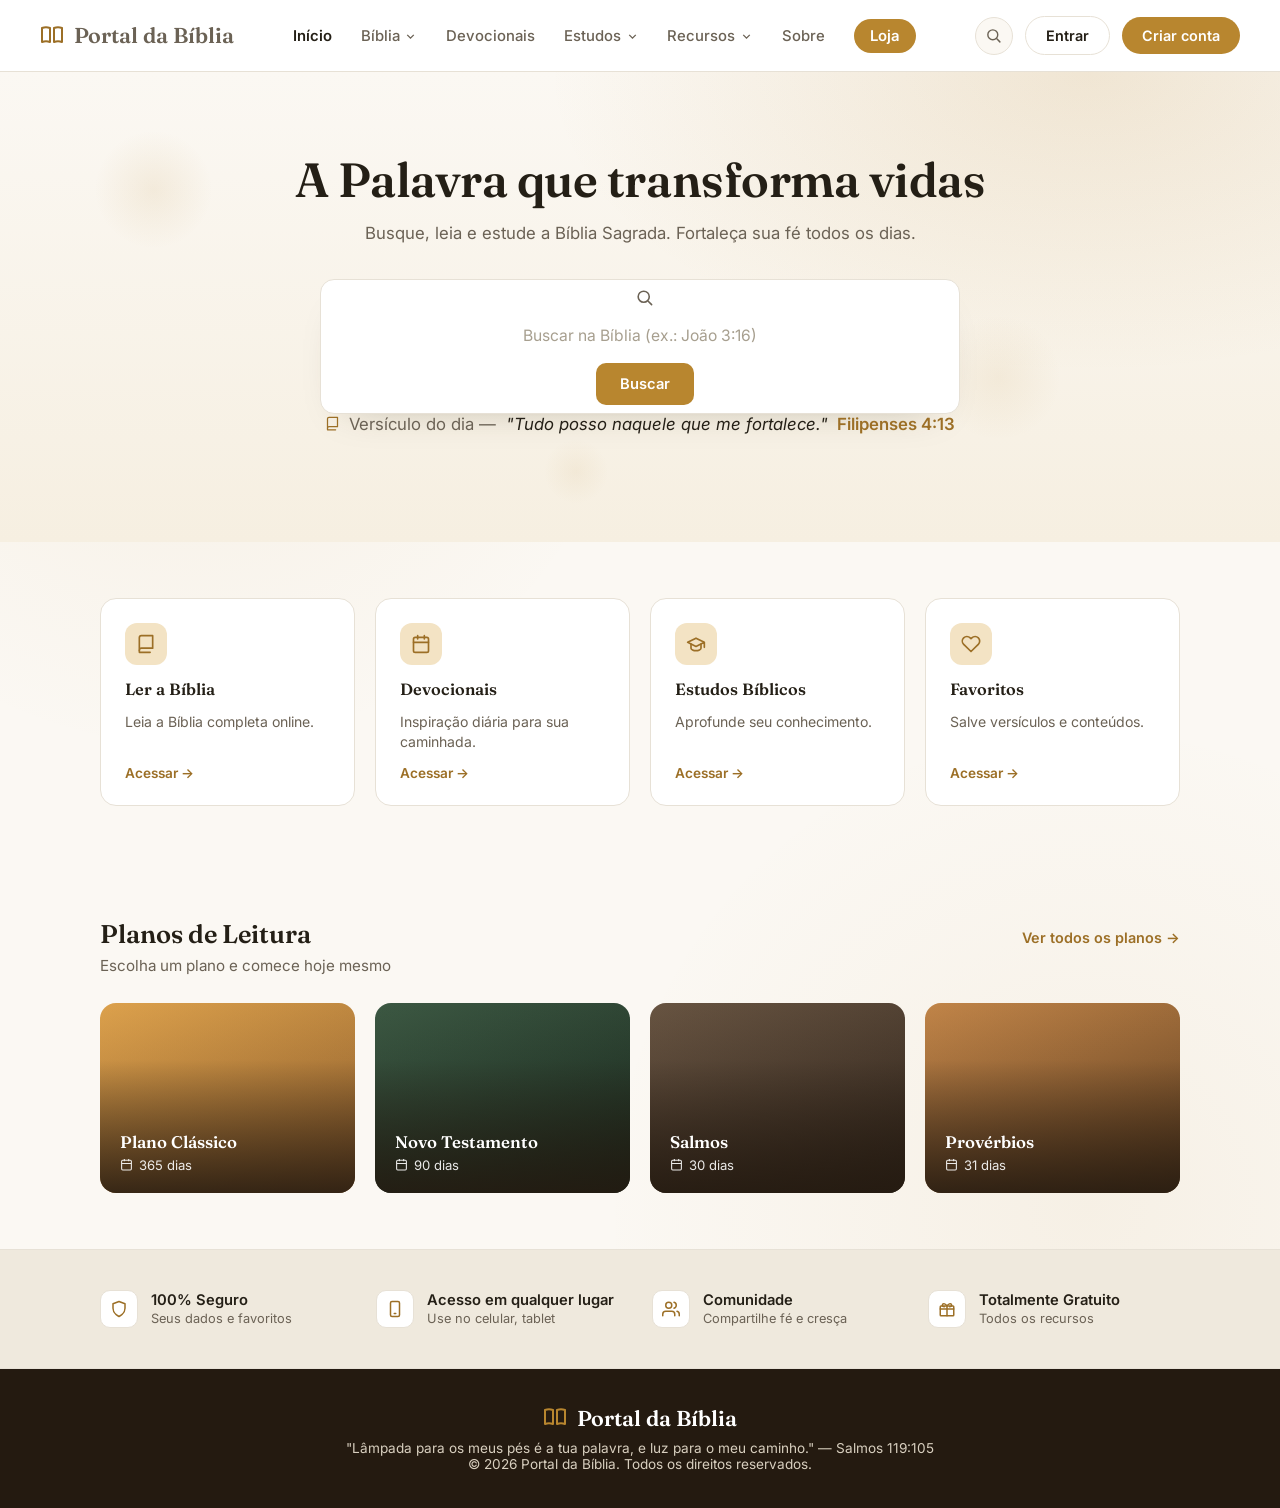
==== index.html @ 43b3f660 "Add files via upload" ====
<!DOCTYPE html>
<html lang="pt-BR">
<head>
<meta charset="UTF-8">
<meta name="viewport" content="width=device-width, initial-scale=1.0">
<title>Portal da Bíblia — A Palavra que transforma vidas</title>
<link rel="preconnect" href="https://fonts.googleapis.com">
<link href="https://fonts.googleapis.com/css2?family=Fraunces:opsz,wght@9..144,500;9..144,600&family=Inter:wght@400;500;600&display=swap" rel="stylesheet">
<link rel="stylesheet" href="style.css">
</head>
<body>

<!-- ===== HEADER ===== -->
<header class="site-header">
  <a href="index.html" class="brand">
    <svg viewBox="0 0 24 24" fill="none" stroke="currentColor" stroke-width="2" stroke-linecap="round" stroke-linejoin="round"><path d="M2 4c2.5-1 5.5-1 8 0v14c-2.5-1-5.5-1-8 0V4Z"/><path d="M22 4c-2.5-1-5.5-1-8 0v14c2.5-1 5.5-1 8 0V4Z"/></svg>
    Portal da Bíblia
  </a>

  <nav class="main-nav">
    <a href="index.html" class="active">Início</a>
    <a href="#">Bíblia
      <svg viewBox="0 0 24 24" fill="none" stroke="currentColor" stroke-width="2.5"><path d="M6 9l6 6 6-6"/></svg>
    </a>
    <a href="#">Devocionais</a>
    <a href="#">Estudos
      <svg viewBox="0 0 24 24" fill="none" stroke="currentColor" stroke-width="2.5"><path d="M6 9l6 6 6-6"/></svg>
    </a>
    <a href="#">Recursos
      <svg viewBox="0 0 24 24" fill="none" stroke="currentColor" stroke-width="2.5"><path d="M6 9l6 6 6-6"/></svg>
    </a>
    <a href="#">Sobre</a>
    <a href="#">Loja</a>
  </nav>

  <div class="header-actions">
    <button class="icon-circle" aria-label="Buscar">
      <svg viewBox="0 0 24 24" fill="none" stroke="currentColor" stroke-width="2" stroke-linecap="round" stroke-linejoin="round"><circle cx="11" cy="11" r="7"/><path d="m21 21-4.3-4.3"/></svg>
    </button>
    <a href="login.html" class="btn-outline">Entrar</a>
    <a href="cadastro.html" class="btn-solid">Criar conta</a>
  </div>
</header>

<!-- ===== HERO / BUSCA ===== -->
<section class="hero">
  <div class="hero-inner">
    <h1>A Palavra que transforma vidas</h1>
    <p>Busque, leia e estude a Bíblia Sagrada. Fortaleça sua fé todos os dias.</p>

    <form class="search-bar">
      <svg viewBox="0 0 24 24" fill="none" stroke="currentColor" stroke-width="2" stroke-linecap="round" stroke-linejoin="round"><circle cx="11" cy="11" r="7"/><path d="m21 21-4.3-4.3"/></svg>
      <input type="text" placeholder="Buscar na Bíblia (ex.: João 3:16)">
      <button type="submit">Buscar</button>
    </form>

    <p class="verse-of-day">
      <svg viewBox="0 0 24 24" fill="none" stroke="currentColor" stroke-width="2" stroke-linecap="round" stroke-linejoin="round"><path d="M4 19.5A2.5 2.5 0 0 1 6.5 17H20V2H6.5A2.5 2.5 0 0 0 4 4.5v15Z"/><path d="M4 19.5V22h13"/></svg>
      Versículo do dia — <em>"Tudo posso naquele que me fortalece."</em> <strong>Filipenses 4:13</strong>
    </p>
  </div>
</section>

<!-- ===== AÇÕES RÁPIDAS ===== -->
<section class="section">
  <div class="quick-grid">

    <a href="#" class="quick-card">
      <div class="icon">
        <svg viewBox="0 0 24 24" fill="none" stroke="currentColor" stroke-width="2" stroke-linecap="round" stroke-linejoin="round"><path d="M4 19.5A2.5 2.5 0 0 1 6.5 17H20V2H6.5A2.5 2.5 0 0 0 4 4.5v15Z"/><path d="M4 19.5V22h13"/></svg>
      </div>
      <h3>Ler a Bíblia</h3>
      <p>Leia a Bíblia completa online.</p>
      <span class="arrow">Acessar →</span>
    </a>

    <a href="#" class="quick-card">
      <div class="icon">
        <svg viewBox="0 0 24 24" fill="none" stroke="currentColor" stroke-width="2" stroke-linecap="round" stroke-linejoin="round"><rect x="3" y="4" width="18" height="18" rx="2"/><path d="M16 2v4M8 2v4M3 10h18"/></svg>
      </div>
      <h3>Devocionais</h3>
      <p>Inspiração diária para sua caminhada.</p>
      <span class="arrow">Acessar →</span>
    </a>

    <a href="#" class="quick-card">
      <div class="icon">
        <svg viewBox="0 0 24 24" fill="none" stroke="currentColor" stroke-width="2" stroke-linecap="round" stroke-linejoin="round"><path d="M22 10v6M2 10l10-5 10 5-10 5-10-5Z"/><path d="M6 12v5c0 1.5 3 3 6 3s6-1.5 6-3v-5"/></svg>
      </div>
      <h3>Estudos Bíblicos</h3>
      <p>Aprofunde seu conhecimento.</p>
      <span class="arrow">Acessar →</span>
    </a>

    <a href="#" class="quick-card">
      <div class="icon">
        <svg viewBox="0 0 24 24" fill="none" stroke="currentColor" stroke-width="2" stroke-linecap="round" stroke-linejoin="round"><path d="M20.8 4.6a5.5 5.5 0 0 0-7.8 0L12 5.6l-1-1a5.5 5.5 0 0 0-7.8 7.8l1 1L12 21l7.8-7.6 1-1a5.5 5.5 0 0 0 0-7.8Z"/></svg>
      </div>
      <h3>Favoritos</h3>
      <p>Salve versículos e conteúdos.</p>
      <span class="arrow">Acessar →</span>
    </a>

  </div>
</section>

<!-- ===== PLANOS DE LEITURA ===== -->
<section class="section">
  <div class="section-head">
    <div>
      <h2>Planos de Leitura</h2>
      <p>Escolha um plano e comece hoje mesmo</p>
    </div>
    <a href="#" class="see-all">Ver todos os planos →</a>
  </div>

  <div class="plans-grid">
    <a href="#" class="plan-card p1">
      <div>
        <h4>Plano Clássico</h4>
        <span>
          <svg viewBox="0 0 24 24" fill="none" stroke="currentColor" stroke-width="2"><rect x="3" y="4" width="18" height="18" rx="2"/><path d="M16 2v4M8 2v4M3 10h18"/></svg>
          365 dias
        </span>
      </div>
    </a>
    <a href="#" class="plan-card p2">
      <div>
        <h4>Novo Testamento</h4>
        <span>
          <svg viewBox="0 0 24 24" fill="none" stroke="currentColor" stroke-width="2"><rect x="3" y="4" width="18" height="18" rx="2"/><path d="M16 2v4M8 2v4M3 10h18"/></svg>
          90 dias
        </span>
      </div>
    </a>
    <a href="#" class="plan-card p3">
      <div>
        <h4>Salmos</h4>
        <span>
          <svg viewBox="0 0 24 24" fill="none" stroke="currentColor" stroke-width="2"><rect x="3" y="4" width="18" height="18" rx="2"/><path d="M16 2v4M8 2v4M3 10h18"/></svg>
          30 dias
        </span>
      </div>
    </a>
    <a href="#" class="plan-card p4">
      <div>
        <h4>Provérbios</h4>
        <span>
          <svg viewBox="0 0 24 24" fill="none" stroke="currentColor" stroke-width="2"><rect x="3" y="4" width="18" height="18" rx="2"/><path d="M16 2v4M8 2v4M3 10h18"/></svg>
          31 dias
        </span>
      </div>
    </a>
  </div>
</section>

<!-- ===== FAIXA DE BENEFÍCIOS ===== -->
<section class="feature-strip">
  <div class="section">

    <div class="feature-item">
      <div class="icon">
        <svg viewBox="0 0 24 24" fill="none" stroke="currentColor" stroke-width="2" stroke-linecap="round" stroke-linejoin="round"><path d="M12 22s8-4 8-11V5l-8-3-8 3v6c0 7 8 11 8 11Z"/></svg>
      </div>
      <div>
        <h5>100% Seguro</h5>
        <p>Seus dados e favoritos</p>
      </div>
    </div>

    <div class="feature-item">
      <div class="icon">
        <svg viewBox="0 0 24 24" fill="none" stroke="currentColor" stroke-width="2" stroke-linecap="round" stroke-linejoin="round"><rect x="6" y="2" width="12" height="20" rx="2"/><path d="M11 18h2"/></svg>
      </div>
      <div>
        <h5>Acesso em qualquer lugar</h5>
        <p>Use no celular, tablet</p>
      </div>
    </div>

    <div class="feature-item">
      <div class="icon">
        <svg viewBox="0 0 24 24" fill="none" stroke="currentColor" stroke-width="2" stroke-linecap="round" stroke-linejoin="round"><path d="M17 21v-2a4 4 0 0 0-4-4H5a4 4 0 0 0-4 4v2"/><circle cx="9" cy="7" r="4"/><path d="M23 21v-2a4 4 0 0 0-3-3.87M16 3.13a4 4 0 0 1 0 7.75"/></svg>
      </div>
      <div>
        <h5>Comunidade</h5>
        <p>Compartilhe fé e cresça</p>
      </div>
    </div>

    <div class="feature-item">
      <div class="icon">
        <svg viewBox="0 0 24 24" fill="none" stroke="currentColor" stroke-width="2" stroke-linecap="round" stroke-linejoin="round"><rect x="3" y="8" width="18" height="13" rx="1"/><path d="M12 8v13M3 12h18M12 8c-1.5-3-5-4-6-2s1 3 2.5 3M12 8c1.5-3 5-4 6-2s-1 3-2.5 3"/></svg>
      </div>
      <div>
        <h5>Totalmente Gratuito</h5>
        <p>Todos os recursos</p>
      </div>
    </div>

  </div>
</section>

<!-- ===== FOOTER ===== -->
<footer class="site-footer">
  <div class="brand">
    <svg viewBox="0 0 24 24" fill="none" stroke="currentColor" stroke-width="2" stroke-linecap="round" stroke-linejoin="round"><path d="M2 4c2.5-1 5.5-1 8 0v14c-2.5-1-5.5-1-8 0V4Z"/><path d="M22 4c-2.5-1-5.5-1-8 0v14c2.5-1 5.5-1 8 0V4Z"/></svg>
    Portal da Bíblia
  </div>
  <p>"Lâmpada para os meus pés é a tua palavra, e luz para o meu caminho." — Salmos 119:105</p>
  <p>&copy; 2026 Portal da Bíblia. Todos os direitos reservados.</p>
</footer>

</body>
</html>
---- style.css ----
:root{
  --gold: #b8862f;
  --gold-dark: #9c6f26;
  --cream: #fbf8f3;
  --card: #ffffff;
  --ink: #2a241c;
  --ink-soft: #6b6255;
  --border: #e7e1d6;
  --border-soft: #efe9dd;
}

*{box-sizing:border-box;}
body{margin:0;}

body{
  font-family:'Inter', sans-serif;
  background:var(--cream);
  color:var(--ink);
  -webkit-font-smoothing:antialiased;
}

a{ text-decoration:none; color:inherit; }

/* ---------- HEADER ---------- */
header{
  display:flex;
  align-items:center;
  justify-content:center;
  gap:2.25rem;
  flex-wrap:wrap;
  padding:1.1rem 1.5rem;
  background:var(--card);
  border-bottom:1px solid var(--border);
  font-size:0.95rem;
  font-weight:500;
  color:var(--ink-soft);
}

header a{
  position:relative;
  transition:color .2s ease;
  white-space:nowrap;
}

header a:hover{ color:var(--ink); }

header a::after{
  content:"";
  position:absolute;
  left:0; right:0; bottom:-6px;
  height:2px;
  background:var(--gold);
  transform:scaleX(0);
  transform-origin:center;
  transition:transform .2s ease;
}

header a:hover::after{ transform:scaleX(1); }

header a[href="#"]:last-child{
  background:var(--gold);
  color:#fff;
  padding:0.5rem 1rem;
  border-radius:999px;
  font-weight:600;
}

header a[href="#"]:last-child:hover{ color:#fff; background:var(--gold-dark); }
header a[href="#"]:last-child::after{ display:none; }

/* ---------- PAGE / CARD ---------- */
main{
  display:flex;
  justify-content:center;
  padding:3rem 1.25rem 5rem;
}

.auth-card{
  width:100%;
  max-width:560px;
  background:var(--card);
  border:1px solid var(--border);
  border-radius:22px;
  padding:2.5rem 2.5rem 2.25rem;
  box-shadow:0 20px 45px -25px rgba(60,45,15,.25);
}

.card-head{
  display:flex;
  align-items:center;
  gap:1rem;
  margin-bottom:1.75rem;
}

.card-head .icon{
  width:52px; height:52px;
  border-radius:50%;
  background:#f3e3c4;
  display:flex; align-items:center; justify-content:center;
  flex-shrink:0;
}

.card-head .icon svg{ width:24px; height:24px; stroke:var(--gold-dark); }

.card-head h1{
  font-family:'Fraunces', serif;
  font-size:1.9rem;
  font-weight:600;
  margin:0 0 0.15rem;
  letter-spacing:-0.01em;
}

.card-head p{
  margin:0;
  font-size:0.92rem;
  color:var(--ink-soft);
}

form{ display:flex; flex-direction:column; gap:1.25rem; }

.row{
  display:grid;
  grid-template-columns:1fr 1fr;
  gap:1.25rem;
}

.field label{
  display:block;
  font-size:0.9rem;
  font-weight:600;
  margin-bottom:0.5rem;
}

.field label .optional{
  font-weight:400;
  color:var(--ink-soft);
}

.input-wrap{ position:relative; }

.field input,
.field select{
  width:100%;
  padding:0.85rem 1rem;
  border:1px solid var(--border);
  border-radius:12px;
  background:var(--cream);
  font-family:inherit;
  font-size:0.95rem;
  color:var(--ink);
  outline:none;
  transition:border-color .2s ease, box-shadow .2s ease;
  appearance:none;
}

.field input::placeholder{ color:#a79f8f; }

.field input:focus,
.field select:focus{
  border-color:var(--gold);
  box-shadow:0 0 0 3px rgba(184,134,47,.15);
  background:#fff;
}

.input-wrap .icon-btn{
  position:absolute;
  right:0.9rem;
  top:50%;
  transform:translateY(-50%);
  background:none;
  border:none;
  cursor:pointer;
  color:var(--ink-soft);
  display:flex;
  padding:0;
}

.input-wrap .icon-btn svg{ width:19px; height:19px; }

.select-wrap select{ padding-right:2.5rem; cursor:pointer; }

.select-wrap::after{
  content:"";
  position:absolute;
  right:1rem; top:50%;
  width:9px; height:9px;
  border-right:2px solid var(--ink-soft);
  border-bottom:2px solid var(--ink-soft);
  transform:translateY(-70%) rotate(45deg);
  pointer-events:none;
}

.terms{
  display:flex;
  align-items:flex-start;
  gap:0.6rem;
  font-size:0.9rem;
  color:var(--ink);
}

.terms input{
  margin-top:0.2rem;
  width:17px; height:17px;
  accent-color:var(--gold);
  flex-shrink:0;
}

.terms a{ color:var(--gold-dark); font-weight:600; }
.terms a:hover{ text-decoration:underline; }

.btn-primary{
  width:100%;
  padding:0.95rem;
  border:none;
  border-radius:12px;
  background:var(--gold);
  color:#fff;
  font-size:1rem;
  font-weight:600;
  font-family:inherit;
  cursor:pointer;
  transition:background .2s ease, transform .15s ease;
}

.btn-primary:hover{ background:var(--gold-dark); }
.btn-primary:active{ transform:scale(.99); }

.divider{
  display:flex;
  align-items:center;
  gap:1rem;
  color:var(--ink-soft);
  font-size:0.85rem;
  margin:0.35rem 0;
}

.divider::before,
.divider::after{
  content:"";
  flex:1;
  height:1px;
  background:var(--border);
}

.btn-social{
  width:100%;
  display:flex;
  align-items:center;
  justify-content:center;
  gap:0.65rem;
  padding:0.85rem;
  border:1px solid var(--border);
  border-radius:12px;
  background:#fff;
  font-family:inherit;
  font-size:0.95rem;
  font-weight:500;
  color:var(--ink);
  cursor:pointer;
  transition:background .2s ease, border-color .2s ease;
}

.btn-social:hover{ background:var(--border-soft); }
.btn-social svg{ width:19px; height:19px; }

.social-group{ display:flex; flex-direction:column; gap:0.9rem; }

.switch-link{
  text-align:center;
  font-size:0.9rem;
  color:var(--ink-soft);
  margin-top:0.4rem;
}

.switch-link a{ color:var(--gold-dark); font-weight:600; }
.switch-link a:hover{ text-decoration:underline; }

@media (max-width:560px){
  .auth-card{ padding:1.75rem 1.4rem; border-radius:18px; }
  .row{ grid-template-columns:1fr; gap:1.1rem; }
  header{ gap:1.1rem; font-size:0.85rem; padding:1rem; }
}

:root{
  --gold: #b8862f;
  --gold-dark: #9c6f26;
  --gold-light: #f3e3c4;
  --cream: #fbf8f3;
  --card: #ffffff;
  --ink: #241f16;
  --ink-soft: #6b6255;
  --border: #e7e1d6;
  --border-soft: #efe9dd;
  --night: #241a10;
}

*{box-sizing:border-box;}
body{margin:0;}

body{
  font-family:'Inter', sans-serif;
  background:var(--cream);
  color:var(--ink);
  -webkit-font-smoothing:antialiased;
}

a{ text-decoration:none; color:inherit; }
ul{ list-style:none; margin:0; padding:0; }
button{ font-family:inherit; }

/* ---------- HEADER ---------- */
.site-header{
  display:flex;
  align-items:center;
  justify-content:space-between;
  gap:1.5rem;
  padding:1rem 2.5rem;
  background:var(--card);
  border-bottom:1px solid var(--border);
  position:sticky;
  top:0;
  z-index:50;
}

.brand{
  display:flex;
  align-items:center;
  gap:0.6rem;
  font-family:'Fraunces', serif;
  font-size:1.35rem;
  font-weight:600;
  flex-shrink:0;
}

.brand svg{ width:24px; height:24px; stroke:var(--gold-dark); flex-shrink:0; }

.main-nav{
  display:flex;
  align-items:center;
  gap:2rem;
  font-size:0.95rem;
  font-weight:500;
  color:var(--ink-soft);
}

.main-nav a{
  display:flex;
  align-items:center;
  gap:0.3rem;
  white-space:nowrap;
  position:relative;
  transition:color .2s ease;
}

.main-nav a:hover{ color:var(--ink); }

.main-nav a.active{ color:var(--ink); font-weight:600; }
.main-nav a.active::after{
  content:"";
  position:absolute;
  left:0; right:0; bottom:-22px;
  height:2px;
  background:var(--gold);
}

.main-nav svg{ width:13px; height:13px; margin-top:1px; }

.header-actions{
  display:flex;
  align-items:center;
  gap:0.9rem;
  flex-shrink:0;
}

.icon-circle{
  width:38px; height:38px;
  display:flex; align-items:center; justify-content:center;
  border-radius:50%;
  border:1px solid var(--border);
  background:var(--cream);
  cursor:pointer;
  color:var(--ink-soft);
  transition:background .2s ease, color .2s ease;
}

.icon-circle:hover{ background:var(--border-soft); color:var(--ink); }
.icon-circle svg{ width:17px; height:17px; }

.btn-outline{
  padding:0.6rem 1.3rem;
  border-radius:999px;
  border:1px solid var(--border);
  background:var(--card);
  font-size:0.9rem;
  font-weight:600;
  color:var(--ink);
  cursor:pointer;
  transition:background .2s ease, border-color .2s ease;
}

.btn-outline:hover{ background:var(--border-soft); }

.btn-solid{
  padding:0.6rem 1.4rem;
  border-radius:999px;
  border:none;
  background:var(--gold);
  font-size:0.9rem;
  font-weight:600;
  color:#fff;
  cursor:pointer;
  transition:background .2s ease;
}

.btn-solid:hover{ background:var(--gold-dark); }

/* ---------- HERO ---------- */
.hero{
  position:relative;
  overflow:hidden;
  padding:5rem 2.5rem 4.5rem;
  background:
    radial-gradient(ellipse 900px 500px at 85% 0%, rgba(184,134,47,.16), transparent 60%),
    linear-gradient(180deg, #fbf8f3 0%, #f6efe1 100%);
  text-align:center;
}

.hero::before{
  content:"";
  position:absolute;
  inset:0;
  background-image:
    radial-gradient(circle at 12% 25%, rgba(184,134,47,.10) 0, transparent 5%),
    radial-gradient(circle at 78% 65%, rgba(184,134,47,.08) 0, transparent 6%),
    radial-gradient(circle at 45% 85%, rgba(184,134,47,.07) 0, transparent 4%);
  pointer-events:none;
}

.hero-inner{ position:relative; max-width:760px; margin:0 auto; }

.hero h1{
  font-family:'Fraunces', serif;
  font-weight:600;
  font-size:clamp(2.1rem, 4vw, 3rem);
  line-height:1.15;
  letter-spacing:-0.01em;
  margin:0 0 1rem;
}

.hero p{
  font-size:1.05rem;
  color:var(--ink-soft);
  margin:0 0 2.25rem;
}

.search-bar{
  display:flex;
  align-items:center;
  gap:0.6rem;
  background:var(--card);
  border:1px solid var(--border);
  border-radius:14px;
  padding:0.5rem 0.5rem 0.5rem 1.1rem;
  max-width:640px;
  margin:0 auto;
  box-shadow:0 18px 40px -28px rgba(60,45,15,.35);
}

.search-bar svg{ width:19px; height:19px; color:var(--ink-soft); flex-shrink:0; }

.search-bar input{
  flex:1;
  border:none;
  outline:none;
  background:transparent;
  font-family:inherit;
  font-size:0.98rem;
  color:var(--ink);
  padding:0.55rem 0;
}

.search-bar input::placeholder{ color:#a79f8f; }

.search-bar button{
  border:none;
  background:var(--gold);
  color:#fff;
  font-weight:600;
  font-size:0.92rem;
  padding:0.75rem 1.5rem;
  border-radius:10px;
  cursor:pointer;
  transition:background .2s ease;
  flex-shrink:0;
}

.search-bar button:hover{ background:var(--gold-dark); }

.verse-of-day{
  margin:1.75rem auto 0;
  display:inline-flex;
  align-items:center;
  gap:0.6rem;
  font-size:0.92rem;
  color:var(--ink-soft);
}

.verse-of-day svg{ width:15px; height:15px; color:var(--gold-dark); }
.verse-of-day em{ color:var(--ink); font-style:italic; }
.verse-of-day strong{ font-weight:600; color:var(--gold-dark); }

/* ---------- SECTIONS ---------- */
.section{
  max-width:1160px;
  margin:0 auto;
  padding:3.5rem 2.5rem;
}

.section-head{
  display:flex;
  align-items:baseline;
  justify-content:space-between;
  gap:1rem;
  margin-bottom:1.75rem;
  flex-wrap:wrap;
}

.section-head h2{
  font-family:'Fraunces', serif;
  font-size:1.6rem;
  font-weight:600;
  margin:0;
}

.section-head p{
  margin:0.35rem 0 0;
  color:var(--ink-soft);
  font-size:0.95rem;
}

.section-head .see-all{
  font-size:0.9rem;
  font-weight:600;
  color:var(--gold-dark);
  display:flex;
  align-items:center;
  gap:0.3rem;
  white-space:nowrap;
}

.section-head .see-all:hover{ text-decoration:underline; }

/* Quick actions grid */
.quick-grid{
  display:grid;
  grid-template-columns:repeat(4, 1fr);
  gap:1.25rem;
}

.quick-card{
  background:var(--card);
  border:1px solid var(--border);
  border-radius:16px;
  padding:1.5rem;
  display:flex;
  flex-direction:column;
  gap:0.85rem;
  transition:border-color .2s ease, transform .2s ease, box-shadow .2s ease;
}

.quick-card:hover{
  border-color:var(--gold);
  transform:translateY(-3px);
  box-shadow:0 16px 32px -24px rgba(60,45,15,.35);
}

.quick-card .icon{
  width:42px; height:42px;
  border-radius:12px;
  background:var(--gold-light);
  display:flex; align-items:center; justify-content:center;
}

.quick-card .icon svg{ width:20px; height:20px; stroke:var(--gold-dark); }

.quick-card h3{
  margin:0;
  font-size:1.02rem;
  font-weight:600;
  font-family:'Fraunces', serif;
}

.quick-card p{
  margin:0;
  font-size:0.88rem;
  color:var(--ink-soft);
  line-height:1.4;
  flex:1;
}

.quick-card .arrow{
  font-size:0.85rem;
  font-weight:600;
  color:var(--gold-dark);
  display:flex;
  align-items:center;
  gap:0.25rem;
}

/* Reading plans */
.plans-grid{
  display:grid;
  grid-template-columns:repeat(4, 1fr);
  gap:1.25rem;
}

.plan-card{
  position:relative;
  border-radius:16px;
  overflow:hidden;
  height:190px;
  color:#fff;
  display:flex;
  align-items:flex-end;
  padding:1.25rem;
  cursor:pointer;
  isolation:isolate;
}

.plan-card::before{
  content:"";
  position:absolute; inset:0;
  z-index:-2;
  background-size:cover;
  background-position:center;
}

.plan-card::after{
  content:"";
  position:absolute; inset:0;
  z-index:-1;
  background:linear-gradient(180deg, rgba(36,26,16,.05) 30%, rgba(36,26,16,.85) 100%);
}

.plan-card.p1::before{ background:linear-gradient(160deg,#e6a84f,#8a5a2b); }
.plan-card.p2::before{ background:linear-gradient(160deg,#3d5b45,#16241a); }
.plan-card.p3::before{ background:linear-gradient(160deg,#6b5744,#2b2018); }
.plan-card.p4::before{ background:linear-gradient(160deg,#c98a4b,#5c3c1f); }

.plan-card h4{
  margin:0 0 0.3rem;
  font-family:'Fraunces', serif;
  font-size:1.05rem;
  font-weight:600;
}

.plan-card span{
  font-size:0.82rem;
  opacity:0.9;
  display:flex;
  align-items:center;
  gap:0.35rem;
}

.plan-card span svg{ width:13px; height:13px; }

/* Feature strip */
.feature-strip{
  background:var(--border-soft);
  border-top:1px solid var(--border);
  border-bottom:1px solid var(--border);
}

.feature-strip .section{
  padding:2.5rem;
  display:grid;
  grid-template-columns:repeat(4, 1fr);
  gap:1.5rem;
}

.feature-item{
  display:flex;
  align-items:center;
  gap:0.8rem;
}

.feature-item .icon{
  width:38px; height:38px;
  border-radius:10px;
  background:var(--card);
  border:1px solid var(--border);
  display:flex; align-items:center; justify-content:center;
  flex-shrink:0;
}

.feature-item .icon svg{ width:18px; height:18px; stroke:var(--gold-dark); }

.feature-item h5{
  margin:0;
  font-size:0.92rem;
  font-weight:600;
}

.feature-item p{
  margin:0.1rem 0 0;
  font-size:0.8rem;
  color:var(--ink-soft);
}

/* Footer */
.site-footer{
  background:var(--night);
  color:#d8cfbf;
  padding:2.25rem 2.5rem;
  text-align:center;
  font-size:0.85rem;
}

.site-footer .brand{ justify-content:center; color:#fff; margin-bottom:0.5rem; }
.site-footer .brand svg{ stroke:var(--gold); }

/* ---------- RESPONSIVE ---------- */
@media (max-width:960px){
  .main-nav{ display:none; }
  .quick-grid, .plans-grid{ grid-template-columns:repeat(2, 1fr); }
  .feature-strip .section{ grid-template-columns:repeat(2, 1fr); }
}

@media (max-width:560px){
  .site-header{ padding:0.9rem 1.25rem; }
  .hero{ padding:3.5rem 1.25rem 3rem; }
  .search-bar{ flex-wrap:wrap; padding:0.9rem; border-radius:16px; }
  .search-bar input{ width:100%; order:1; }
  .search-bar button{ width:100%; order:2; }
  .section{ padding:2.75rem 1.25rem; }
  .quick-grid, .plans-grid, .feature-strip .section{ grid-template-columns:1fr; }
}

:root {
  --gold: #b8862f;
  --gold-dark: #9c6f26;
  --gold-light: #f3e3c4;
  --cream: #fbf8f3;
  --card: #ffffff;
  --ink: #241f16;
  --ink-soft: #6b6255;
  --border: #e7e1d6;
  --border-soft: #efe9dd;
  --night: #241a10;
}

* {
  box-sizing: border-box;
  margin: 0;
  padding: 0;
}

html {
  scroll-behavior: smooth;
}

body {
  min-height: 100vh;
  font-family: "Inter", sans-serif;
  background:
    radial-gradient(circle at 15% 20%, rgba(184, 134, 47, 0.08), transparent 28%),
    radial-gradient(circle at 85% 80%, rgba(184, 134, 47, 0.07), transparent 30%),
    var(--cream);
  color: var(--ink);
  -webkit-font-smoothing: antialiased;
}

a {
  text-decoration: none;
  color: inherit;
}

button,
input {
  font-family: inherit;
}

/* =========================
   HEADER
========================= */

.site-header {
  width: 100%;
  min-height: 72px;
  display: flex;
  align-items: center;
  justify-content: space-between;
  gap: 1.5rem;
  padding: 1rem 2.5rem;
  background: rgba(255, 255, 255, 0.96);
  border-bottom: 1px solid var(--border);
  position: sticky;
  top: 0;
  z-index: 50;
  backdrop-filter: blur(12px);
}

.brand {
  display: flex;
  align-items: center;
  gap: 0.6rem;
  font-family: "Fraunces", serif;
  font-size: 1.35rem;
  font-weight: 600;
  white-space: nowrap;
}

.brand svg {
  width: 24px;
  height: 24px;
  color: var(--gold-dark);
}

.main-nav {
  display: flex;
  align-items: center;
  gap: 1.8rem;
  font-size: 0.93rem;
  font-weight: 500;
  color: var(--ink-soft);
}

.main-nav a {
  display: flex;
  align-items: center;
  gap: 0.3rem;
  position: relative;
  transition: color 0.2s ease;
}

.main-nav a:hover {
  color: var(--ink);
}

.main-nav a.active {
  color: var(--ink);
  font-weight: 600;
}

.main-nav a.active::after {
  content: "";
  position: absolute;
  left: 0;
  right: 0;
  bottom: -23px;
  height: 2px;
  background: var(--gold);
}

.main-nav svg {
  width: 13px;
  height: 13px;
}

.header-actions {
  display: flex;
  align-items: center;
  gap: 0.75rem;
}

.icon-circle {
  width: 38px;
  height: 38px;
  display: flex;
  align-items: center;
  justify-content: center;
  border: 1px solid var(--border);
  border-radius: 50%;
  background: var(--cream);
  color: var(--ink-soft);
  cursor: pointer;
  transition: 0.2s ease;
}

.icon-circle:hover {
  background: var(--border-soft);
  color: var(--ink);
}

.icon-circle svg {
  width: 17px;
  height: 17px;
}

.btn-outline,
.btn-solid {
  padding: 0.6rem 1.25rem;
  border-radius: 999px;
  font-size: 0.9rem;
  font-weight: 600;
  transition: 0.2s ease;
}

.btn-outline {
  border: 1px solid var(--border);
  background: var(--card);
}

.btn-outline:hover {
  background: var(--border-soft);
}

.btn-solid {
  background: var(--gold);
  color: #fff;
}

.btn-solid:hover {
  background: var(--gold-dark);
  transform: translateY(-1px);
}

/* =========================
   LOGIN
========================= */

main {
  min-height: calc(100vh - 72px);
  display: flex;
  align-items: center;
  justify-content: center;
  padding: 4rem 1.25rem;
}

#login {
  width: 100%;
  max-width: 460px;
  padding: 2.7rem 2.5rem 2.4rem;
  background: rgba(255, 255, 255, 0.97);
  border: 1px solid var(--border);
  border-radius: 24px;
  box-shadow:
    0 25px 60px -30px rgba(60, 45, 15, 0.35),
    0 4px 12px rgba(60, 45, 15, 0.04);
  position: relative;
  overflow: hidden;
}

#login::before {
  content: "";
  position: absolute;
  top: 0;
  left: 0;
  width: 100%;
  height: 4px;
  background: linear-gradient(
    90deg,
    var(--gold-dark),
    var(--gold),
    #d8b36a,
    var(--gold)
  );
}

/* Título */

#fonte {
  text-align: center;
  margin-bottom: 2rem;
}

#fonte::before {
  content: "✦";
  width: 52px;
  height: 52px;
  margin: 0 auto 1rem;
  display: flex;
  align-items: center;
  justify-content: center;
  border-radius: 50%;
  background: var(--gold-light);
  color: var(--gold-dark);
  font-size: 1.35rem;
}

#fonte h1 {
  font-family: "Fraunces", serif;
  font-size: clamp(1.9rem, 5vw, 2.35rem);
  line-height: 1.15;
  font-weight: 600;
  letter-spacing: -0.02em;
  color: var(--ink);
}

/* Campos */

.login {
  display: flex;
  flex-direction: column;
  gap: 1rem;
}

.login input {
  width: 100%;
  height: 52px;
  padding: 0 1rem;
  border: 1px solid var(--border);
  border-radius: 12px;
  outline: none;
  background: var(--cream);
  color: var(--ink);
  font-size: 0.95rem;
  transition:
    border-color 0.2s ease,
    box-shadow 0.2s ease,
    background 0.2s ease,
    transform 0.2s ease;
}

.login input::placeholder {
  color: #a79f8f;
}

.login input:hover {
  border-color: #d6ccb9;
}

.login input:focus {
  background: #fff;
  border-color: var(--gold);
  box-shadow: 0 0 0 4px rgba(184, 134, 47, 0.13);
  transform: translateY(-1px);
}

/* Botão */

#button {
  margin-top: 1.25rem;
}

#button button {
  width: 100%;
  min-height: 52px;
  padding: 0.9rem 1rem;
  border: none;
  border-radius: 12px;
  background: var(--gold);
  color: #fff;
  font-size: 1rem;
  font-weight: 600;
  cursor: pointer;
  box-shadow: 0 10px 22px -14px rgba(156, 111, 38, 0.8);
  transition:
    background 0.2s ease,
    transform 0.15s ease,
    box-shadow 0.2s ease;
}

#button button:hover {
  background: var(--gold-dark);
  transform: translateY(-2px);
  box-shadow: 0 14px 26px -14px rgba(156, 111, 38, 0.9);
}

#button button:active {
  transform: scale(0.985);
}

/* Mensagem do JavaScript */

#mensagem {
  min-height: 20px;
  margin-top: 0.85rem;
  text-align: center;
  color: var(--gold-dark);
  font-size: 0.88rem;
  font-weight: 600;
}

/* Aviso */

#execao {
  margin-top: 1.5rem;
  padding: 0.85rem 1rem;
  border: 1px solid var(--border);
  border-radius: 10px;
  background: var(--border-soft);
  text-align: center;
}

#execao p {
  color: var(--ink-soft);
  font-size: 0.78rem;
  line-height: 1.5;
}

/* =========================
   RESPONSIVIDADE
========================= */

@media (max-width: 1050px) {
  .main-nav {
    gap: 1rem;
  }

  .site-header {
    padding: 1rem 1.5rem;
  }
}

@media (max-width: 850px) {
  .main-nav {
    display: none;
  }

  .site-header {
    justify-content: space-between;
  }
}

@media (max-width: 560px) {
  .site-header {
    min-height: 64px;
    padding: 0.85rem 1rem;
  }

  .brand {
    font-size: 1.15rem;
  }

  .icon-circle {
    display: none;
  }

  .btn-outline {
    display: none;
  }

  .btn-solid {
    padding: 0.55rem 1rem;
    font-size: 0.82rem;
  }

  main {
    min-height: calc(100vh - 64px);
    padding: 2rem 1rem;
  }

  #login {
    padding: 2.2rem 1.25rem 1.8rem;
    border-radius: 20px;
  }

  #fonte {
    margin-bottom: 1.6rem;
  }

  #fonte::before {
    width: 46px;
    height: 46px;
    margin-bottom: 0.8rem;
  }

  #fonte h1 {
    font-size: 1.85rem;
  }

  .login {
    gap: 0.85rem;
  }

  .login input,
  #button button {
    height: 50px;
  }
}

@media (max-width: 360px) {
  #login {
    padding: 2rem 1rem 1.5rem;
  }

  .brand {
    font-size: 1rem;
  }

  .btn-solid {
    display: none;
  }
}

/* =========================
   ACESSIBILIDADE
========================= */

button:focus-visible,
a:focus-visible,
input:focus-visible {
  outline: 3px solid rgba(184, 134, 47, 0.35);
  outline-offset: 3px;
}
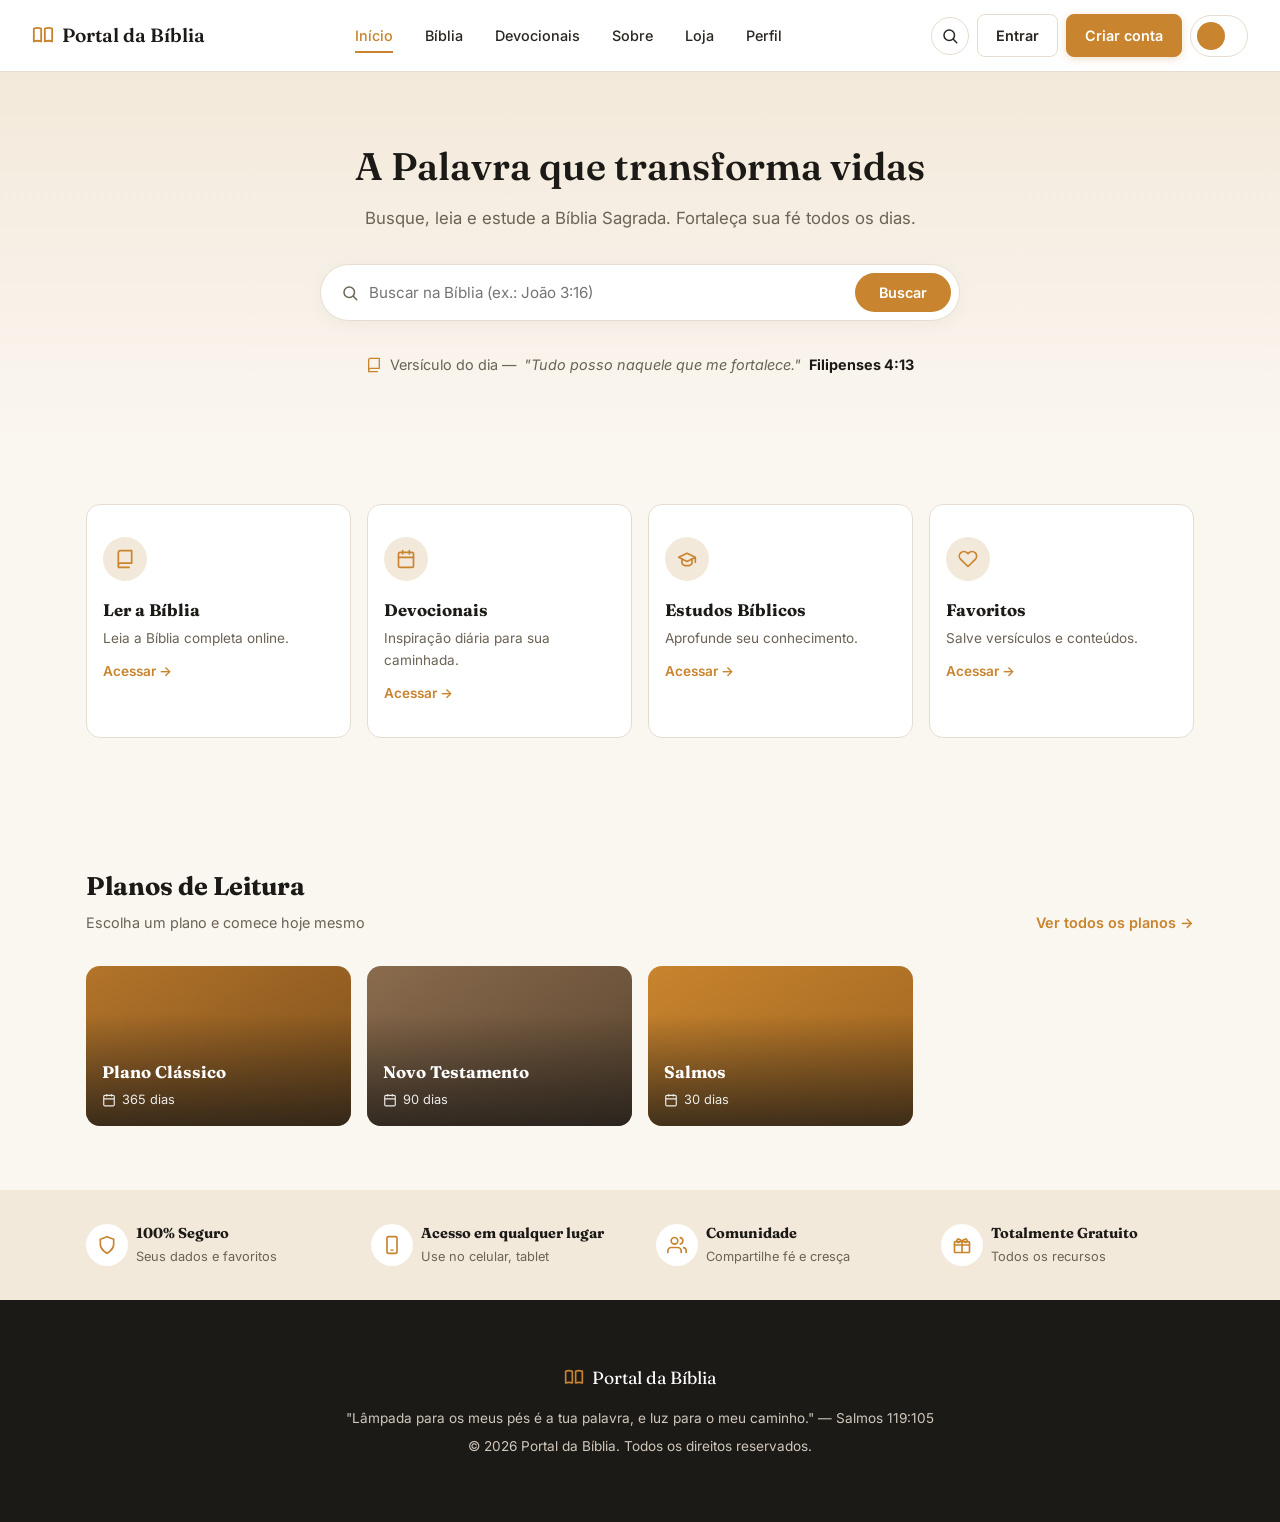
==== commit 51b70aef: "Add files via upload" ====
--- a/index.html
+++ b/index.html
@@ -4,100 +4,159 @@
 <meta charset="UTF-8">
 <meta name="viewport" content="width=device-width, initial-scale=1.0">
 <title>Portal da Bíblia — A Palavra que transforma vidas</title>
+
 <link rel="preconnect" href="https://fonts.googleapis.com">
+
 <link href="https://fonts.googleapis.com/css2?family=Fraunces:opsz,wght@9..144,500;9..144,600&family=Inter:wght@400;500;600&display=swap" rel="stylesheet">
+
 <link rel="stylesheet" href="style.css">
+
 </head>
+
 <body>
 
 <!-- ===== HEADER ===== -->
 <header class="site-header">
+
   <a href="index.html" class="brand">
+
     <svg viewBox="0 0 24 24" fill="none" stroke="currentColor" stroke-width="2" stroke-linecap="round" stroke-linejoin="round"><path d="M2 4c2.5-1 5.5-1 8 0v14c-2.5-1-5.5-1-8 0V4Z"/><path d="M22 4c-2.5-1-5.5-1-8 0v14c2.5-1 5.5-1 8 0V4Z"/></svg>
+
     Portal da Bíblia
+
   </a>
 
   <nav class="main-nav">
+
     <a href="index.html" class="active">Início</a>
-    <a href="#">Bíblia
-      <svg viewBox="0 0 24 24" fill="none" stroke="currentColor" stroke-width="2.5"><path d="M6 9l6 6 6-6"/></svg>
-    </a>
+
+    <a href="bible.html">Bíblia</a>
+
     <a href="#">Devocionais</a>
-    <a href="#">Estudos
-      <svg viewBox="0 0 24 24" fill="none" stroke="currentColor" stroke-width="2.5"><path d="M6 9l6 6 6-6"/></svg>
-    </a>
-    <a href="#">Recursos
-      <svg viewBox="0 0 24 24" fill="none" stroke="currentColor" stroke-width="2.5"><path d="M6 9l6 6 6-6"/></svg>
-    </a>
-    <a href="#">Sobre</a>
+
+    <a href="sobre.html">Sobre</a>
+
     <a href="#">Loja</a>
+
+    <a href="perfil.html">Perfil</a>
+
   </nav>
 
   <div class="header-actions">
+
     <button class="icon-circle" aria-label="Buscar">
+
       <svg viewBox="0 0 24 24" fill="none" stroke="currentColor" stroke-width="2" stroke-linecap="round" stroke-linejoin="round"><circle cx="11" cy="11" r="7"/><path d="m21 21-4.3-4.3"/></svg>
+
     </button>
-    <a href="login.html" class="btn-outline">Entrar</a>
-    <a href="cadastro.html" class="btn-solid">Criar conta</a>
-  </div>
+
+    <a href="login.html" class="btn-outline" data-auth="guest">Entrar</a>
+
+    <a href="cadastro.html" class="btn-solid" data-auth="guest">Criar conta</a>
+
+    <a href="perfil.html" class="header-conta" data-auth="user" hidden>
+      <span class="header-conta-avatar" id="headerContaAvatar"></span>
+      <span class="header-conta-nome" id="headerContaNome"></span>
+    </a>
+
+  </div>
+  
 </header>
 
-<!-- ===== HERO / BUSCA ===== -->
+<!-- ===== BUSCA ===== -->
 <section class="hero">
+
   <div class="hero-inner">
+
     <h1>A Palavra que transforma vidas</h1>
     <p>Busque, leia e estude a Bíblia Sagrada. Fortaleça sua fé todos os dias.</p>
 
-    <form class="search-bar">
+    <form class="search-bar" action="bible.html">
+
       <svg viewBox="0 0 24 24" fill="none" stroke="currentColor" stroke-width="2" stroke-linecap="round" stroke-linejoin="round"><circle cx="11" cy="11" r="7"/><path d="m21 21-4.3-4.3"/></svg>
+
       <input type="text" placeholder="Buscar na Bíblia (ex.: João 3:16)">
+
       <button type="submit">Buscar</button>
+
     </form>
 
     <p class="verse-of-day">
+      
       <svg viewBox="0 0 24 24" fill="none" stroke="currentColor" stroke-width="2" stroke-linecap="round" stroke-linejoin="round"><path d="M4 19.5A2.5 2.5 0 0 1 6.5 17H20V2H6.5A2.5 2.5 0 0 0 4 4.5v15Z"/><path d="M4 19.5V22h13"/></svg>
+
       Versículo do dia — <em>"Tudo posso naquele que me fortalece."</em> <strong>Filipenses 4:13</strong>
+
     </p>
+
   </div>
 </section>
 
 <!-- ===== AÇÕES RÁPIDAS ===== -->
 <section class="section">
+
   <div class="quick-grid">
 
+    <a href="bible.html" class="quick-card">
+
+      <div class="icon">
+
+        <svg viewBox="0 0 24 24" fill="none" stroke="currentColor" stroke-width="2" stroke-linecap="round" stroke-linejoin="round"><path d="M4 19.5A2.5 2.5 0 0 1 6.5 17H20V2H6.5A2.5 2.5 0 0 0 4 4.5v15Z"/><path d="M4 19.5V22h13"/></svg>
+
+      </div>
+
+      <h3>Ler a Bíblia</h3>
+
+      <p>Leia a Bíblia completa online.</p>
+
+      <span class="arrow">Acessar →</span>
+
+    </a>
+
     <a href="#" class="quick-card">
-      <div class="icon">
-        <svg viewBox="0 0 24 24" fill="none" stroke="currentColor" stroke-width="2" stroke-linecap="round" stroke-linejoin="round"><path d="M4 19.5A2.5 2.5 0 0 1 6.5 17H20V2H6.5A2.5 2.5 0 0 0 4 4.5v15Z"/><path d="M4 19.5V22h13"/></svg>
-      </div>
-      <h3>Ler a Bíblia</h3>
-      <p>Leia a Bíblia completa online.</p>
+
+      <div class="icon">
+
+        <svg viewBox="0 0 24 24" fill="none" stroke="currentColor" stroke-width="2" stroke-linecap="round" stroke-linejoin="round"><rect x="3" y="4" width="18" height="18" rx="2"/><path d="M16 2v4M8 2v4M3 10h18"/></svg>
+
+      </div>
+
+      <h3>Devocionais</h3>
+
+      <p>Inspiração diária para sua caminhada.</p>
+
       <span class="arrow">Acessar →</span>
-    </a>
-
-    <a href="#" class="quick-card">
-      <div class="icon">
-        <svg viewBox="0 0 24 24" fill="none" stroke="currentColor" stroke-width="2" stroke-linecap="round" stroke-linejoin="round"><rect x="3" y="4" width="18" height="18" rx="2"/><path d="M16 2v4M8 2v4M3 10h18"/></svg>
-      </div>
-      <h3>Devocionais</h3>
-      <p>Inspiração diária para sua caminhada.</p>
+
+    </a>
+
+    <a href="bible.html" class="quick-card">
+
+      <div class="icon">
+
+        <svg viewBox="0 0 24 24" fill="none" stroke="currentColor" stroke-width="2" stroke-linecap="round" stroke-linejoin="round"><path d="M22 10v6M2 10l10-5 10 5-10 5-10-5Z"/><path d="M6 12v5c0 1.5 3 3 6 3s6-1.5 6-3v-5"/></svg>
+
+      </div>
+
+      <h3>Estudos Bíblicos</h3>
+
+      <p>Aprofunde seu conhecimento.</p>
+
       <span class="arrow">Acessar →</span>
-    </a>
-
-    <a href="#" class="quick-card">
-      <div class="icon">
-        <svg viewBox="0 0 24 24" fill="none" stroke="currentColor" stroke-width="2" stroke-linecap="round" stroke-linejoin="round"><path d="M22 10v6M2 10l10-5 10 5-10 5-10-5Z"/><path d="M6 12v5c0 1.5 3 3 6 3s6-1.5 6-3v-5"/></svg>
-      </div>
-      <h3>Estudos Bíblicos</h3>
-      <p>Aprofunde seu conhecimento.</p>
-      <span class="arrow">Acessar →</span>
-    </a>
-
-    <a href="#" class="quick-card">
-      <div class="icon">
+
+    </a>
+
+    <a href="perfil.html" class="quick-card">
+
+      <div class="icon">
+
         <svg viewBox="0 0 24 24" fill="none" stroke="currentColor" stroke-width="2" stroke-linecap="round" stroke-linejoin="round"><path d="M20.8 4.6a5.5 5.5 0 0 0-7.8 0L12 5.6l-1-1a5.5 5.5 0 0 0-7.8 7.8l1 1L12 21l7.8-7.6 1-1a5.5 5.5 0 0 0 0-7.8Z"/></svg>
-      </div>
+
+      </div>
+
       <h3>Favoritos</h3>
+
       <p>Salve versículos e conteúdos.</p>
+
       <span class="arrow">Acessar →</span>
     </a>
 
@@ -106,96 +165,160 @@
 
 <!-- ===== PLANOS DE LEITURA ===== -->
 <section class="section">
+
   <div class="section-head">
+
     <div>
+
       <h2>Planos de Leitura</h2>
+
       <p>Escolha um plano e comece hoje mesmo</p>
-    </div>
-    <a href="#" class="see-all">Ver todos os planos →</a>
+
+    </div>
+
+    <a href="bible.html" class="see-all">Ver todos os planos →</a>
+
   </div>
 
   <div class="plans-grid">
-    <a href="#" class="plan-card p1">
-      <div>
+
+    <a href="bible.html" class="plan-card p1">
+
+      <div>
+
         <h4>Plano Clássico</h4>
+
         <span>
+
           <svg viewBox="0 0 24 24" fill="none" stroke="currentColor" stroke-width="2"><rect x="3" y="4" width="18" height="18" rx="2"/><path d="M16 2v4M8 2v4M3 10h18"/></svg>
           365 dias
+
         </span>
-      </div>
-    </a>
-    <a href="#" class="plan-card p2">
-      <div>
+
+      </div>
+    </a>
+
+    <a href="bible.html" class="plan-card p2">
+
+      <div>
+
         <h4>Novo Testamento</h4>
+
         <span>
+
           <svg viewBox="0 0 24 24" fill="none" stroke="currentColor" stroke-width="2"><rect x="3" y="4" width="18" height="18" rx="2"/><path d="M16 2v4M8 2v4M3 10h18"/></svg>
           90 dias
+
         </span>
-      </div>
-    </a>
-    <a href="#" class="plan-card p3">
-      <div>
+
+      </div>
+    </a>
+
+    <a href="bible.html" class="plan-card p3">
+
+      <div>
+
         <h4>Salmos</h4>
+
         <span>
+
           <svg viewBox="0 0 24 24" fill="none" stroke="currentColor" stroke-width="2"><rect x="3" y="4" width="18" height="18" rx="2"/><path d="M16 2v4M8 2v4M3 10h18"/></svg>
           30 dias
+
         </span>
-      </div>
-    </a>
-    <a href="#" class="plan-card p4">
-      <div>
+
+      </div>
+    </a>
+
+    <a href="bible.html" class="plan-card p4">
+
+      <div>
+
         <h4>Provérbios</h4>
+
         <span>
           <svg viewBox="0 0 24 24" fill="none" stroke="currentColor" stroke-width="2"><rect x="3" y="4" width="18" height="18" rx="2"/><path d="M16 2v4M8 2v4M3 10h18"/></svg>
           31 dias
+
         </span>
-      </div>
-    </a>
+
+      </div>
+    </a>
+
   </div>
 </section>
 
 <!-- ===== FAIXA DE BENEFÍCIOS ===== -->
 <section class="feature-strip">
+
   <div class="section">
 
     <div class="feature-item">
-      <div class="icon">
+
+      <div class="icon">
+
         <svg viewBox="0 0 24 24" fill="none" stroke="currentColor" stroke-width="2" stroke-linecap="round" stroke-linejoin="round"><path d="M12 22s8-4 8-11V5l-8-3-8 3v6c0 7 8 11 8 11Z"/></svg>
-      </div>
-      <div>
+
+      </div>
+      <div>
+
         <h5>100% Seguro</h5>
+
         <p>Seus dados e favoritos</p>
+
       </div>
     </div>
 
     <div class="feature-item">
-      <div class="icon">
+
+      <div class="icon">
+
         <svg viewBox="0 0 24 24" fill="none" stroke="currentColor" stroke-width="2" stroke-linecap="round" stroke-linejoin="round"><rect x="6" y="2" width="12" height="20" rx="2"/><path d="M11 18h2"/></svg>
-      </div>
-      <div>
+
+      </div>
+      <div>
+
         <h5>Acesso em qualquer lugar</h5>
+
         <p>Use no celular, tablet</p>
+
       </div>
     </div>
 
     <div class="feature-item">
-      <div class="icon">
+
+      <div class="icon">
+
         <svg viewBox="0 0 24 24" fill="none" stroke="currentColor" stroke-width="2" stroke-linecap="round" stroke-linejoin="round"><path d="M17 21v-2a4 4 0 0 0-4-4H5a4 4 0 0 0-4 4v2"/><circle cx="9" cy="7" r="4"/><path d="M23 21v-2a4 4 0 0 0-3-3.87M16 3.13a4 4 0 0 1 0 7.75"/></svg>
-      </div>
-      <div>
+
+      </div>
+
+      <div>
+
         <h5>Comunidade</h5>
+
         <p>Compartilhe fé e cresça</p>
-      </div>
+
+      </div>
+
     </div>
 
     <div class="feature-item">
-      <div class="icon">
+
+      <div class="icon">
+
         <svg viewBox="0 0 24 24" fill="none" stroke="currentColor" stroke-width="2" stroke-linecap="round" stroke-linejoin="round"><rect x="3" y="8" width="18" height="13" rx="1"/><path d="M12 8v13M3 12h18M12 8c-1.5-3-5-4-6-2s1 3 2.5 3M12 8c1.5-3 5-4 6-2s-1 3-2.5 3"/></svg>
-      </div>
-      <div>
+
+      </div>
+
+      <div>
+
         <h5>Totalmente Gratuito</h5>
+
         <p>Todos os recursos</p>
-      </div>
+
+      </div>
+
     </div>
 
   </div>
@@ -203,13 +326,20 @@
 
 <!-- ===== FOOTER ===== -->
 <footer class="site-footer">
+
   <div class="brand">
+
     <svg viewBox="0 0 24 24" fill="none" stroke="currentColor" stroke-width="2" stroke-linecap="round" stroke-linejoin="round"><path d="M2 4c2.5-1 5.5-1 8 0v14c-2.5-1-5.5-1-8 0V4Z"/><path d="M22 4c-2.5-1-5.5-1-8 0v14c2.5-1 5.5-1 8 0V4Z"/></svg>
     Portal da Bíblia
-  </div>
+
+  </div>
+
   <p>"Lâmpada para os meus pés é a tua palavra, e luz para o meu caminho." — Salmos 119:105</p>
   <p>&copy; 2026 Portal da Bíblia. Todos os direitos reservados.</p>
+
 </footer>
+
+<script src="script.js"></script>
 
 </body>
 </html>
--- a/style.css
+++ b/style.css
@@ -1,758 +1,41 @@
-:root{
-  --gold: #b8862f;
-  --gold-dark: #9c6f26;
-  --cream: #fbf8f3;
-  --card: #ffffff;
-  --ink: #2a241c;
-  --ink-soft: #6b6255;
-  --border: #e7e1d6;
-  --border-soft: #efe9dd;
-}
-
-*{box-sizing:border-box;}
-body{margin:0;}
-
-body{
-  font-family:'Inter', sans-serif;
-  background:var(--cream);
-  color:var(--ink);
-  -webkit-font-smoothing:antialiased;
-}
-
-a{ text-decoration:none; color:inherit; }
-
-/* ---------- HEADER ---------- */
-header{
-  display:flex;
-  align-items:center;
-  justify-content:center;
-  gap:2.25rem;
-  flex-wrap:wrap;
-  padding:1.1rem 1.5rem;
-  background:var(--card);
-  border-bottom:1px solid var(--border);
-  font-size:0.95rem;
-  font-weight:500;
-  color:var(--ink-soft);
-}
-
-header a{
-  position:relative;
-  transition:color .2s ease;
-  white-space:nowrap;
-}
-
-header a:hover{ color:var(--ink); }
-
-header a::after{
-  content:"";
-  position:absolute;
-  left:0; right:0; bottom:-6px;
-  height:2px;
-  background:var(--gold);
-  transform:scaleX(0);
-  transform-origin:center;
-  transition:transform .2s ease;
-}
-
-header a:hover::after{ transform:scaleX(1); }
-
-header a[href="#"]:last-child{
-  background:var(--gold);
-  color:#fff;
-  padding:0.5rem 1rem;
-  border-radius:999px;
-  font-weight:600;
-}
-
-header a[href="#"]:last-child:hover{ color:#fff; background:var(--gold-dark); }
-header a[href="#"]:last-child::after{ display:none; }
-
-/* ---------- PAGE / CARD ---------- */
-main{
-  display:flex;
-  justify-content:center;
-  padding:3rem 1.25rem 5rem;
-}
-
-.auth-card{
-  width:100%;
-  max-width:560px;
-  background:var(--card);
-  border:1px solid var(--border);
-  border-radius:22px;
-  padding:2.5rem 2.5rem 2.25rem;
-  box-shadow:0 20px 45px -25px rgba(60,45,15,.25);
-}
-
-.card-head{
-  display:flex;
-  align-items:center;
-  gap:1rem;
-  margin-bottom:1.75rem;
-}
-
-.card-head .icon{
-  width:52px; height:52px;
-  border-radius:50%;
-  background:#f3e3c4;
-  display:flex; align-items:center; justify-content:center;
-  flex-shrink:0;
-}
-
-.card-head .icon svg{ width:24px; height:24px; stroke:var(--gold-dark); }
-
-.card-head h1{
-  font-family:'Fraunces', serif;
-  font-size:1.9rem;
-  font-weight:600;
-  margin:0 0 0.15rem;
-  letter-spacing:-0.01em;
-}
-
-.card-head p{
-  margin:0;
-  font-size:0.92rem;
-  color:var(--ink-soft);
-}
-
-form{ display:flex; flex-direction:column; gap:1.25rem; }
-
-.row{
-  display:grid;
-  grid-template-columns:1fr 1fr;
-  gap:1.25rem;
-}
-
-.field label{
-  display:block;
-  font-size:0.9rem;
-  font-weight:600;
-  margin-bottom:0.5rem;
-}
-
-.field label .optional{
-  font-weight:400;
-  color:var(--ink-soft);
-}
-
-.input-wrap{ position:relative; }
-
-.field input,
-.field select{
-  width:100%;
-  padding:0.85rem 1rem;
-  border:1px solid var(--border);
-  border-radius:12px;
-  background:var(--cream);
-  font-family:inherit;
-  font-size:0.95rem;
-  color:var(--ink);
-  outline:none;
-  transition:border-color .2s ease, box-shadow .2s ease;
-  appearance:none;
-}
-
-.field input::placeholder{ color:#a79f8f; }
-
-.field input:focus,
-.field select:focus{
-  border-color:var(--gold);
-  box-shadow:0 0 0 3px rgba(184,134,47,.15);
-  background:#fff;
-}
-
-.input-wrap .icon-btn{
-  position:absolute;
-  right:0.9rem;
-  top:50%;
-  transform:translateY(-50%);
-  background:none;
-  border:none;
-  cursor:pointer;
-  color:var(--ink-soft);
-  display:flex;
-  padding:0;
-}
-
-.input-wrap .icon-btn svg{ width:19px; height:19px; }
-
-.select-wrap select{ padding-right:2.5rem; cursor:pointer; }
-
-.select-wrap::after{
-  content:"";
-  position:absolute;
-  right:1rem; top:50%;
-  width:9px; height:9px;
-  border-right:2px solid var(--ink-soft);
-  border-bottom:2px solid var(--ink-soft);
-  transform:translateY(-70%) rotate(45deg);
-  pointer-events:none;
-}
-
-.terms{
-  display:flex;
-  align-items:flex-start;
-  gap:0.6rem;
-  font-size:0.9rem;
-  color:var(--ink);
-}
-
-.terms input{
-  margin-top:0.2rem;
-  width:17px; height:17px;
-  accent-color:var(--gold);
-  flex-shrink:0;
-}
-
-.terms a{ color:var(--gold-dark); font-weight:600; }
-.terms a:hover{ text-decoration:underline; }
-
-.btn-primary{
-  width:100%;
-  padding:0.95rem;
-  border:none;
-  border-radius:12px;
-  background:var(--gold);
-  color:#fff;
-  font-size:1rem;
-  font-weight:600;
-  font-family:inherit;
-  cursor:pointer;
-  transition:background .2s ease, transform .15s ease;
-}
-
-.btn-primary:hover{ background:var(--gold-dark); }
-.btn-primary:active{ transform:scale(.99); }
-
-.divider{
-  display:flex;
-  align-items:center;
-  gap:1rem;
-  color:var(--ink-soft);
-  font-size:0.85rem;
-  margin:0.35rem 0;
-}
-
-.divider::before,
-.divider::after{
-  content:"";
-  flex:1;
-  height:1px;
-  background:var(--border);
-}
-
-.btn-social{
-  width:100%;
-  display:flex;
-  align-items:center;
-  justify-content:center;
-  gap:0.65rem;
-  padding:0.85rem;
-  border:1px solid var(--border);
-  border-radius:12px;
-  background:#fff;
-  font-family:inherit;
-  font-size:0.95rem;
-  font-weight:500;
-  color:var(--ink);
-  cursor:pointer;
-  transition:background .2s ease, border-color .2s ease;
-}
-
-.btn-social:hover{ background:var(--border-soft); }
-.btn-social svg{ width:19px; height:19px; }
-
-.social-group{ display:flex; flex-direction:column; gap:0.9rem; }
-
-.switch-link{
-  text-align:center;
-  font-size:0.9rem;
-  color:var(--ink-soft);
-  margin-top:0.4rem;
-}
-
-.switch-link a{ color:var(--gold-dark); font-weight:600; }
-.switch-link a:hover{ text-decoration:underline; }
-
-@media (max-width:560px){
-  .auth-card{ padding:1.75rem 1.4rem; border-radius:18px; }
-  .row{ grid-template-columns:1fr; gap:1.1rem; }
-  header{ gap:1.1rem; font-size:0.85rem; padding:1rem; }
-}
-
-:root{
-  --gold: #b8862f;
-  --gold-dark: #9c6f26;
-  --gold-light: #f3e3c4;
-  --cream: #fbf8f3;
-  --card: #ffffff;
-  --ink: #241f16;
-  --ink-soft: #6b6255;
-  --border: #e7e1d6;
-  --border-soft: #efe9dd;
-  --night: #241a10;
-}
-
-*{box-sizing:border-box;}
-body{margin:0;}
-
-body{
-  font-family:'Inter', sans-serif;
-  background:var(--cream);
-  color:var(--ink);
-  -webkit-font-smoothing:antialiased;
-}
-
-a{ text-decoration:none; color:inherit; }
-ul{ list-style:none; margin:0; padding:0; }
-button{ font-family:inherit; }
-
-/* ---------- HEADER ---------- */
-.site-header{
-  display:flex;
-  align-items:center;
-  justify-content:space-between;
-  gap:1.5rem;
-  padding:1rem 2.5rem;
-  background:var(--card);
-  border-bottom:1px solid var(--border);
-  position:sticky;
-  top:0;
-  z-index:50;
-}
-
-.brand{
-  display:flex;
-  align-items:center;
-  gap:0.6rem;
-  font-family:'Fraunces', serif;
-  font-size:1.35rem;
-  font-weight:600;
-  flex-shrink:0;
-}
-
-.brand svg{ width:24px; height:24px; stroke:var(--gold-dark); flex-shrink:0; }
-
-.main-nav{
-  display:flex;
-  align-items:center;
-  gap:2rem;
-  font-size:0.95rem;
-  font-weight:500;
-  color:var(--ink-soft);
-}
-
-.main-nav a{
-  display:flex;
-  align-items:center;
-  gap:0.3rem;
-  white-space:nowrap;
-  position:relative;
-  transition:color .2s ease;
-}
-
-.main-nav a:hover{ color:var(--ink); }
-
-.main-nav a.active{ color:var(--ink); font-weight:600; }
-.main-nav a.active::after{
-  content:"";
-  position:absolute;
-  left:0; right:0; bottom:-22px;
-  height:2px;
-  background:var(--gold);
-}
-
-.main-nav svg{ width:13px; height:13px; margin-top:1px; }
-
-.header-actions{
-  display:flex;
-  align-items:center;
-  gap:0.9rem;
-  flex-shrink:0;
-}
-
-.icon-circle{
-  width:38px; height:38px;
-  display:flex; align-items:center; justify-content:center;
-  border-radius:50%;
-  border:1px solid var(--border);
-  background:var(--cream);
-  cursor:pointer;
-  color:var(--ink-soft);
-  transition:background .2s ease, color .2s ease;
-}
-
-.icon-circle:hover{ background:var(--border-soft); color:var(--ink); }
-.icon-circle svg{ width:17px; height:17px; }
-
-.btn-outline{
-  padding:0.6rem 1.3rem;
-  border-radius:999px;
-  border:1px solid var(--border);
-  background:var(--card);
-  font-size:0.9rem;
-  font-weight:600;
-  color:var(--ink);
-  cursor:pointer;
-  transition:background .2s ease, border-color .2s ease;
-}
-
-.btn-outline:hover{ background:var(--border-soft); }
-
-.btn-solid{
-  padding:0.6rem 1.4rem;
-  border-radius:999px;
-  border:none;
-  background:var(--gold);
-  font-size:0.9rem;
-  font-weight:600;
-  color:#fff;
-  cursor:pointer;
-  transition:background .2s ease;
-}
-
-.btn-solid:hover{ background:var(--gold-dark); }
-
-/* ---------- HERO ---------- */
-.hero{
-  position:relative;
-  overflow:hidden;
-  padding:5rem 2.5rem 4.5rem;
-  background:
-    radial-gradient(ellipse 900px 500px at 85% 0%, rgba(184,134,47,.16), transparent 60%),
-    linear-gradient(180deg, #fbf8f3 0%, #f6efe1 100%);
-  text-align:center;
-}
-
-.hero::before{
-  content:"";
-  position:absolute;
-  inset:0;
-  background-image:
-    radial-gradient(circle at 12% 25%, rgba(184,134,47,.10) 0, transparent 5%),
-    radial-gradient(circle at 78% 65%, rgba(184,134,47,.08) 0, transparent 6%),
-    radial-gradient(circle at 45% 85%, rgba(184,134,47,.07) 0, transparent 4%);
-  pointer-events:none;
-}
-
-.hero-inner{ position:relative; max-width:760px; margin:0 auto; }
-
-.hero h1{
-  font-family:'Fraunces', serif;
-  font-weight:600;
-  font-size:clamp(2.1rem, 4vw, 3rem);
-  line-height:1.15;
-  letter-spacing:-0.01em;
-  margin:0 0 1rem;
-}
-
-.hero p{
-  font-size:1.05rem;
-  color:var(--ink-soft);
-  margin:0 0 2.25rem;
-}
-
-.search-bar{
-  display:flex;
-  align-items:center;
-  gap:0.6rem;
-  background:var(--card);
-  border:1px solid var(--border);
-  border-radius:14px;
-  padding:0.5rem 0.5rem 0.5rem 1.1rem;
-  max-width:640px;
-  margin:0 auto;
-  box-shadow:0 18px 40px -28px rgba(60,45,15,.35);
-}
-
-.search-bar svg{ width:19px; height:19px; color:var(--ink-soft); flex-shrink:0; }
-
-.search-bar input{
-  flex:1;
-  border:none;
-  outline:none;
-  background:transparent;
-  font-family:inherit;
-  font-size:0.98rem;
-  color:var(--ink);
-  padding:0.55rem 0;
-}
-
-.search-bar input::placeholder{ color:#a79f8f; }
-
-.search-bar button{
-  border:none;
-  background:var(--gold);
-  color:#fff;
-  font-weight:600;
-  font-size:0.92rem;
-  padding:0.75rem 1.5rem;
-  border-radius:10px;
-  cursor:pointer;
-  transition:background .2s ease;
-  flex-shrink:0;
-}
-
-.search-bar button:hover{ background:var(--gold-dark); }
-
-.verse-of-day{
-  margin:1.75rem auto 0;
-  display:inline-flex;
-  align-items:center;
-  gap:0.6rem;
-  font-size:0.92rem;
-  color:var(--ink-soft);
-}
-
-.verse-of-day svg{ width:15px; height:15px; color:var(--gold-dark); }
-.verse-of-day em{ color:var(--ink); font-style:italic; }
-.verse-of-day strong{ font-weight:600; color:var(--gold-dark); }
-
-/* ---------- SECTIONS ---------- */
-.section{
-  max-width:1160px;
-  margin:0 auto;
-  padding:3.5rem 2.5rem;
-}
-
-.section-head{
-  display:flex;
-  align-items:baseline;
-  justify-content:space-between;
-  gap:1rem;
-  margin-bottom:1.75rem;
-  flex-wrap:wrap;
-}
-
-.section-head h2{
-  font-family:'Fraunces', serif;
-  font-size:1.6rem;
-  font-weight:600;
-  margin:0;
-}
-
-.section-head p{
-  margin:0.35rem 0 0;
-  color:var(--ink-soft);
-  font-size:0.95rem;
-}
-
-.section-head .see-all{
-  font-size:0.9rem;
-  font-weight:600;
-  color:var(--gold-dark);
-  display:flex;
-  align-items:center;
-  gap:0.3rem;
-  white-space:nowrap;
-}
-
-.section-head .see-all:hover{ text-decoration:underline; }
-
-/* Quick actions grid */
-.quick-grid{
-  display:grid;
-  grid-template-columns:repeat(4, 1fr);
-  gap:1.25rem;
-}
-
-.quick-card{
-  background:var(--card);
-  border:1px solid var(--border);
-  border-radius:16px;
-  padding:1.5rem;
-  display:flex;
-  flex-direction:column;
-  gap:0.85rem;
-  transition:border-color .2s ease, transform .2s ease, box-shadow .2s ease;
-}
-
-.quick-card:hover{
-  border-color:var(--gold);
-  transform:translateY(-3px);
-  box-shadow:0 16px 32px -24px rgba(60,45,15,.35);
-}
-
-.quick-card .icon{
-  width:42px; height:42px;
-  border-radius:12px;
-  background:var(--gold-light);
-  display:flex; align-items:center; justify-content:center;
-}
-
-.quick-card .icon svg{ width:20px; height:20px; stroke:var(--gold-dark); }
-
-.quick-card h3{
-  margin:0;
-  font-size:1.02rem;
-  font-weight:600;
-  font-family:'Fraunces', serif;
-}
-
-.quick-card p{
-  margin:0;
-  font-size:0.88rem;
-  color:var(--ink-soft);
-  line-height:1.4;
-  flex:1;
-}
-
-.quick-card .arrow{
-  font-size:0.85rem;
-  font-weight:600;
-  color:var(--gold-dark);
-  display:flex;
-  align-items:center;
-  gap:0.25rem;
-}
-
-/* Reading plans */
-.plans-grid{
-  display:grid;
-  grid-template-columns:repeat(4, 1fr);
-  gap:1.25rem;
-}
-
-.plan-card{
-  position:relative;
-  border-radius:16px;
-  overflow:hidden;
-  height:190px;
-  color:#fff;
-  display:flex;
-  align-items:flex-end;
-  padding:1.25rem;
-  cursor:pointer;
-  isolation:isolate;
-}
-
-.plan-card::before{
-  content:"";
-  position:absolute; inset:0;
-  z-index:-2;
-  background-size:cover;
-  background-position:center;
-}
-
-.plan-card::after{
-  content:"";
-  position:absolute; inset:0;
-  z-index:-1;
-  background:linear-gradient(180deg, rgba(36,26,16,.05) 30%, rgba(36,26,16,.85) 100%);
-}
-
-.plan-card.p1::before{ background:linear-gradient(160deg,#e6a84f,#8a5a2b); }
-.plan-card.p2::before{ background:linear-gradient(160deg,#3d5b45,#16241a); }
-.plan-card.p3::before{ background:linear-gradient(160deg,#6b5744,#2b2018); }
-.plan-card.p4::before{ background:linear-gradient(160deg,#c98a4b,#5c3c1f); }
-
-.plan-card h4{
-  margin:0 0 0.3rem;
-  font-family:'Fraunces', serif;
-  font-size:1.05rem;
-  font-weight:600;
-}
-
-.plan-card span{
-  font-size:0.82rem;
-  opacity:0.9;
-  display:flex;
-  align-items:center;
-  gap:0.35rem;
-}
-
-.plan-card span svg{ width:13px; height:13px; }
-
-/* Feature strip */
-.feature-strip{
-  background:var(--border-soft);
-  border-top:1px solid var(--border);
-  border-bottom:1px solid var(--border);
-}
-
-.feature-strip .section{
-  padding:2.5rem;
-  display:grid;
-  grid-template-columns:repeat(4, 1fr);
-  gap:1.5rem;
-}
-
-.feature-item{
-  display:flex;
-  align-items:center;
-  gap:0.8rem;
-}
-
-.feature-item .icon{
-  width:38px; height:38px;
-  border-radius:10px;
-  background:var(--card);
-  border:1px solid var(--border);
-  display:flex; align-items:center; justify-content:center;
-  flex-shrink:0;
-}
-
-.feature-item .icon svg{ width:18px; height:18px; stroke:var(--gold-dark); }
-
-.feature-item h5{
-  margin:0;
-  font-size:0.92rem;
-  font-weight:600;
-}
-
-.feature-item p{
-  margin:0.1rem 0 0;
-  font-size:0.8rem;
-  color:var(--ink-soft);
-}
-
-/* Footer */
-.site-footer{
-  background:var(--night);
-  color:#d8cfbf;
-  padding:2.25rem 2.5rem;
-  text-align:center;
-  font-size:0.85rem;
-}
-
-.site-footer .brand{ justify-content:center; color:#fff; margin-bottom:0.5rem; }
-.site-footer .brand svg{ stroke:var(--gold); }
-
-/* ---------- RESPONSIVE ---------- */
-@media (max-width:960px){
-  .main-nav{ display:none; }
-  .quick-grid, .plans-grid{ grid-template-columns:repeat(2, 1fr); }
-  .feature-strip .section{ grid-template-columns:repeat(2, 1fr); }
-}
-
-@media (max-width:560px){
-  .site-header{ padding:0.9rem 1.25rem; }
-  .hero{ padding:3.5rem 1.25rem 3rem; }
-  .search-bar{ flex-wrap:wrap; padding:0.9rem; border-radius:16px; }
-  .search-bar input{ width:100%; order:1; }
-  .search-bar button{ width:100%; order:2; }
-  .section{ padding:2.75rem 1.25rem; }
-  .quick-grid, .plans-grid, .feature-strip .section{ grid-template-columns:1fr; }
-}
-
-:root {
-  --gold: #b8862f;
-  --gold-dark: #9c6f26;
-  --gold-light: #f3e3c4;
-  --cream: #fbf8f3;
-  --card: #ffffff;
-  --ink: #241f16;
-  --ink-soft: #6b6255;
-  --border: #e7e1d6;
-  --border-soft: #efe9dd;
-  --night: #241a10;
-}
-
+/* ============================================================
+   RESET BÁSICO
+============================================================ */
 * {
-  box-sizing: border-box;
   margin: 0;
   padding: 0;
+  box-sizing: border-box;
+}
+
+/* ============================================================
+   VARIÁVEIS DE COR / TIPOGRAFIA
+============================================================ */
+:root {
+  --cor-primaria: #1c1a17;
+  --cor-secundaria: #c8842e;
+  --cor-secundaria-hover: #b3742a;
+  --cor-fundo: #faf6f0;
+  --cor-fundo-card: #ffffff;
+  --cor-texto: #2b2620;
+  --cor-texto-claro: #6b6355;
+  --cor-borda: #e6ddd0;
+  --cor-erro: #c0392b;
+  --cor-sucesso: #27ae60;
+
+  --fonte-titulo: 'Fraunces', 'Georgia', serif;
+  --fonte-texto: 'Inter', 'Segoe UI', Arial, sans-serif;
+
+  --radius: 8px;
+  --radius-lg: 14px;
+
+  --espaco-sm: 8px;
+  --espaco-md: 16px;
+  --espaco-lg: 32px;
+  --espaco-xl: 64px;
+
+  /* timing padrão das transições/animações */
+  --transicao: 0.2s ease;
+  --transicao-lenta: 0.4s cubic-bezier(0.22, 1, 0.36, 1);
 }
 
 html {
@@ -760,437 +43,1730 @@
 }
 
 body {
-  min-height: 100vh;
-  font-family: "Inter", sans-serif;
-  background:
-    radial-gradient(circle at 15% 20%, rgba(184, 134, 47, 0.08), transparent 28%),
-    radial-gradient(circle at 85% 80%, rgba(184, 134, 47, 0.07), transparent 30%),
-    var(--cream);
-  color: var(--ink);
-  -webkit-font-smoothing: antialiased;
+  font-family: var(--fonte-texto);
+  color: var(--cor-texto);
+  background-color: var(--cor-fundo);
+  line-height: 1.6;
+}
+
+h1, h2, h3, h4, h5 {
+  font-family: var(--fonte-titulo);
+  color: var(--cor-primaria);
 }
 
 a {
+  color: inherit;
   text-decoration: none;
-  color: inherit;
-}
-
-button,
-input {
+  transition: color var(--transicao);
+}
+
+img, svg {
+  display: block;
+}
+
+svg {
+  transition: transform var(--transicao), color var(--transicao);
+}
+
+button {
   font-family: inherit;
-}
-
-/* =========================
+  cursor: pointer;
+  transition: background-color var(--transicao), color var(--transicao),
+    border-color var(--transicao), transform var(--transicao), box-shadow var(--transicao);
+}
+
+button:active {
+  transform: scale(0.97);
+}
+
+.section {
+  max-width: 1140px;
+  margin: 0 auto;
+  padding: var(--espaco-xl) var(--espaco-md);
+}
+
+/* ============================================================
+   ANIMAÇÕES REUTILIZÁVEIS
+============================================================ */
+@keyframes fadeInUp {
+  from {
+    opacity: 0;
+    transform: translateY(14px);
+  }
+  to {
+    opacity: 1;
+    transform: translateY(0);
+  }
+}
+
+@keyframes fadeIn {
+  from { opacity: 0; }
+  to { opacity: 1; }
+}
+
+@keyframes pulseSuave {
+  0%, 100% { opacity: 1; }
+  50% { opacity: 0.6; }
+}
+
+@keyframes shake {
+  0%, 100% { transform: translateX(0); }
+  25% { transform: translateX(-4px); }
+  75% { transform: translateX(4px); }
+}
+
+/* ============================================================
    HEADER
-========================= */
-
+============================================================ */
 .site-header {
-  width: 100%;
-  min-height: 72px;
   display: flex;
   align-items: center;
   justify-content: space-between;
-  gap: 1.5rem;
-  padding: 1rem 2.5rem;
-  background: rgba(255, 255, 255, 0.96);
-  border-bottom: 1px solid var(--border);
+  gap: var(--espaco-md);
+  padding: 14px var(--espaco-lg);
+  background: #fff;
+  border-bottom: 1px solid var(--cor-borda);
   position: sticky;
   top: 0;
   z-index: 50;
-  backdrop-filter: blur(12px);
-}
-
-.brand {
-  display: flex;
-  align-items: center;
-  gap: 0.6rem;
-  font-family: "Fraunces", serif;
-  font-size: 1.35rem;
+  transition: box-shadow var(--transicao);
+}
+
+.site-header:hover {
+  box-shadow: 0 2px 12px rgba(0, 0, 0, 0.03);
+}
+
+.site-header .brand {
+  display: flex;
+  align-items: center;
+  gap: 8px;
+  font-family: var(--fonte-titulo);
   font-weight: 600;
+  font-size: 1.2rem;
+  color: var(--cor-primaria);
   white-space: nowrap;
-}
-
-.brand svg {
-  width: 24px;
-  height: 24px;
-  color: var(--gold-dark);
+  transition: opacity var(--transicao);
+}
+
+.site-header .brand:hover {
+  opacity: 0.75;
+}
+
+.site-header .brand svg {
+  width: 22px;
+  height: 22px;
+  color: var(--cor-secundaria);
+  transition: transform var(--transicao-lenta);
+}
+
+.site-header .brand:hover svg {
+  transform: rotate(-8deg) scale(1.08);
 }
 
 .main-nav {
   display: flex;
   align-items: center;
-  gap: 1.8rem;
-  font-size: 0.93rem;
+  gap: var(--espaco-lg);
+  flex-wrap: wrap;
+}
+
+.main-nav a {
+  position: relative;
+  display: flex;
+  align-items: center;
+  gap: 4px;
+  font-size: 0.9rem;
   font-weight: 500;
-  color: var(--ink-soft);
-}
-
-.main-nav a {
-  display: flex;
-  align-items: center;
-  gap: 0.3rem;
-  position: relative;
-  transition: color 0.2s ease;
-}
-
-.main-nav a:hover {
-  color: var(--ink);
-}
-
-.main-nav a.active {
-  color: var(--ink);
-  font-weight: 600;
-}
-
-.main-nav a.active::after {
+  color: var(--cor-texto);
+  padding: 4px 0;
+}
+
+.main-nav a::after {
   content: "";
   position: absolute;
   left: 0;
-  right: 0;
-  bottom: -23px;
+  bottom: -2px;
+  width: 0;
   height: 2px;
-  background: var(--gold);
-}
-
-.main-nav svg {
-  width: 13px;
-  height: 13px;
+  background: var(--cor-secundaria);
+  transition: width var(--transicao-lenta);
+}
+
+.main-nav a svg {
+  width: 14px;
+  height: 14px;
+  transition: transform var(--transicao);
+}
+
+.main-nav a:hover svg {
+  transform: translateY(2px);
+}
+
+.main-nav a:hover,
+.main-nav a.active {
+  color: var(--cor-secundaria);
+}
+
+.main-nav a:hover::after,
+.main-nav a.active::after {
+  width: 100%;
 }
 
 .header-actions {
   display: flex;
   align-items: center;
-  gap: 0.75rem;
+  gap: var(--espaco-sm);
+}
+
+/* chip "Minha conta", aparece no lugar de Entrar/Criar conta quando logado */
+.header-conta {
+  display: flex;
+  align-items: center;
+  gap: 8px;
+  padding: 6px 14px 6px 6px;
+  border: 1px solid var(--cor-borda);
+  border-radius: 50px;
+  background: #fff;
+  color: var(--cor-texto);
+  transition: border-color var(--transicao), background-color var(--transicao), transform var(--transicao);
+}
+
+.header-conta:hover {
+  border-color: var(--cor-secundaria);
+  background: var(--cor-fundo);
+  transform: translateY(-1px);
+}
+
+.header-conta-avatar {
+  width: 28px;
+  height: 28px;
+  border-radius: 50%;
+  background-color: var(--cor-secundaria);
+  background-size: cover;
+  background-position: center;
+  color: #fff;
+  font-family: var(--fonte-titulo);
+  font-weight: 700;
+  font-size: 0.75rem;
+  display: flex;
+  align-items: center;
+  justify-content: center;
+  flex-shrink: 0;
+}
+
+.header-conta-nome {
+  font-family: var(--fonte-titulo);
+  font-weight: 600;
+  font-size: 0.9rem;
+  max-width: 120px;
+  overflow: hidden;
+  text-overflow: ellipsis;
+  white-space: nowrap;
 }
 
 .icon-circle {
   width: 38px;
   height: 38px;
+  border-radius: 50%;
+  border: 1px solid var(--cor-borda);
+  background: #fff;
   display: flex;
   align-items: center;
   justify-content: center;
-  border: 1px solid var(--border);
-  border-radius: 50%;
-  background: var(--cream);
-  color: var(--ink-soft);
-  cursor: pointer;
-  transition: 0.2s ease;
+  color: var(--cor-texto);
+  transition: background-color var(--transicao), border-color var(--transicao), transform var(--transicao);
+}
+
+.icon-circle svg {
+  width: 18px;
+  height: 18px;
 }
 
 .icon-circle:hover {
-  background: var(--border-soft);
-  color: var(--ink);
-}
-
-.icon-circle svg {
-  width: 17px;
-  height: 17px;
+  background: var(--cor-fundo);
+  border-color: var(--cor-secundaria);
+  color: var(--cor-secundaria);
+  transform: scale(1.06);
+}
+
+.icon-circle:hover svg {
+  transform: scale(1.1);
+}
+
+.icon-circle:active {
+  transform: scale(0.94);
 }
 
 .btn-outline,
 .btn-solid {
-  padding: 0.6rem 1.25rem;
-  border-radius: 999px;
+  padding: 9px 18px;
+  border-radius: var(--radius);
   font-size: 0.9rem;
   font-weight: 600;
-  transition: 0.2s ease;
+  white-space: nowrap;
+  display: inline-block;
 }
 
 .btn-outline {
-  border: 1px solid var(--border);
-  background: var(--card);
+  border: 1px solid var(--cor-borda);
+  background: #fff;
+  color: var(--cor-texto);
 }
 
 .btn-outline:hover {
-  background: var(--border-soft);
+  background: var(--cor-fundo);
+  border-color: var(--cor-secundaria);
+  color: var(--cor-secundaria);
+  transform: translateY(-1px);
 }
 
 .btn-solid {
-  background: var(--gold);
+  background: var(--cor-secundaria);
   color: #fff;
+  border: 1px solid var(--cor-secundaria);
+  box-shadow: 0 2px 8px rgba(200, 132, 46, 0.25);
 }
 
 .btn-solid:hover {
-  background: var(--gold-dark);
+  background: var(--cor-secundaria-hover);
   transform: translateY(-1px);
-}
-
-/* =========================
-   LOGIN
-========================= */
-
-main {
-  min-height: calc(100vh - 72px);
+  box-shadow: 0 6px 16px rgba(200, 132, 46, 0.35);
+}
+
+.btn-outline:active,
+.btn-solid:active {
+  transform: translateY(0) scale(0.97);
+}
+
+/* ============================================================
+   HERO
+============================================================ */
+.hero {
+  background: linear-gradient(180deg, #f3e9da 0%, var(--cor-fundo) 100%);
+  padding: var(--espaco-xl) var(--espaco-md);
+  text-align: center;
+  overflow: hidden;
+}
+
+.hero-inner {
+  max-width: 640px;
+  margin: 0 auto;
+  animation: fadeInUp 0.6s ease both;
+}
+
+.hero h1 {
+  font-size: 2.4rem;
+  font-weight: 600;
+  margin-bottom: var(--espaco-sm);
+}
+
+.hero > .hero-inner > p:not(.verse-of-day) {
+  color: var(--cor-texto-claro);
+  font-size: 1.05rem;
+  margin-bottom: var(--espaco-lg);
+}
+
+.search-bar {
+  display: flex;
+  align-items: center;
+  gap: 10px;
+  background: #fff;
+  border: 1px solid var(--cor-borda);
+  border-radius: 50px;
+  padding: 8px 8px 8px 20px;
+  box-shadow: 0 4px 20px rgba(0, 0, 0, 0.04);
+  transition: box-shadow var(--transicao), border-color var(--transicao);
+}
+
+.search-bar:focus-within {
+  border-color: var(--cor-secundaria);
+  box-shadow: 0 6px 24px rgba(200, 132, 46, 0.18);
+}
+
+.search-bar svg {
+  width: 18px;
+  height: 18px;
+  color: var(--cor-texto-claro);
+  flex-shrink: 0;
+}
+
+.search-bar:focus-within svg {
+  color: var(--cor-secundaria);
+}
+
+.search-bar input {
+  flex: 1;
+  border: none;
+  outline: none;
+  font-size: 0.95rem;
+  font-family: inherit;
+  background: transparent;
+}
+
+.search-bar button {
+  padding: 11px 24px;
+  border: none;
+  border-radius: 50px;
+  background: var(--cor-secundaria);
+  color: #fff;
+  font-weight: 600;
+  font-size: 0.9rem;
+}
+
+.search-bar button:hover {
+  background: var(--cor-secundaria-hover);
+  box-shadow: 0 4px 14px rgba(200, 132, 46, 0.35);
+}
+
+.verse-of-day {
   display: flex;
   align-items: center;
   justify-content: center;
-  padding: 4rem 1.25rem;
-}
-
-#login {
-  width: 100%;
-  max-width: 460px;
-  padding: 2.7rem 2.5rem 2.4rem;
-  background: rgba(255, 255, 255, 0.97);
-  border: 1px solid var(--border);
-  border-radius: 24px;
-  box-shadow:
-    0 25px 60px -30px rgba(60, 45, 15, 0.35),
-    0 4px 12px rgba(60, 45, 15, 0.04);
+  gap: 8px;
+  margin-top: var(--espaco-lg);
+  font-size: 0.9rem;
+  color: var(--cor-texto-claro);
+  animation: fadeIn 1s ease 0.3s both;
+}
+
+.verse-of-day svg {
+  width: 16px;
+  height: 16px;
+  color: var(--cor-secundaria);
+  flex-shrink: 0;
+  animation: pulseSuave 3s ease-in-out infinite;
+}
+
+.verse-of-day strong {
+  color: var(--cor-primaria);
+}
+
+/* ============================================================
+   AÇÕES RÁPIDAS (quick-grid)
+============================================================ */
+.quick-grid {
+  display: grid;
+  grid-template-columns: repeat(4, 1fr);
+  gap: var(--espaco-md);
+}
+
+.quick-card {
+  background: #fff;
+  border: 1px solid var(--cor-borda);
+  border-radius: var(--radius-lg);
+  padding: var(--espaco-lg) var(--espaco-md);
+  transition: transform var(--transicao-lenta), box-shadow var(--transicao-lenta), border-color var(--transicao);
+  animation: fadeInUp 0.5s ease both;
+}
+
+.quick-grid .quick-card:nth-child(1) { animation-delay: 0.05s; }
+.quick-grid .quick-card:nth-child(2) { animation-delay: 0.1s; }
+.quick-grid .quick-card:nth-child(3) { animation-delay: 0.15s; }
+.quick-grid .quick-card:nth-child(4) { animation-delay: 0.2s; }
+
+.quick-card:hover {
+  transform: translateY(-6px);
+  box-shadow: 0 16px 32px rgba(28, 26, 23, 0.08);
+  border-color: var(--cor-secundaria);
+}
+
+.quick-card .icon {
+  width: 44px;
+  height: 44px;
+  border-radius: 50%;
+  background: #f3e9da;
+  color: var(--cor-secundaria);
+  display: flex;
+  align-items: center;
+  justify-content: center;
+  margin-bottom: var(--espaco-md);
+  transition: transform var(--transicao-lenta), background-color var(--transicao);
+}
+
+.quick-card:hover .icon {
+  transform: scale(1.12) rotate(-6deg);
+  background: var(--cor-secundaria);
+  color: #fff;
+}
+
+.quick-card .icon svg {
+  width: 20px;
+  height: 20px;
+}
+
+.quick-card h3 {
+  font-size: 1.05rem;
+  margin-bottom: 4px;
+}
+
+.quick-card p {
+  color: var(--cor-texto-claro);
+  font-size: 0.85rem;
+  margin-bottom: var(--espaco-sm);
+}
+
+.quick-card .arrow {
+  display: inline-block;
+  font-size: 0.85rem;
+  font-weight: 600;
+  color: var(--cor-secundaria);
+  transition: transform var(--transicao);
+}
+
+.quick-card:hover .arrow {
+  transform: translateX(4px);
+}
+
+/* ============================================================
+   SEÇÃO COM CABEÇALHO (título + "ver todos")
+============================================================ */
+.section-head {
+  display: flex;
+  align-items: flex-end;
+  justify-content: space-between;
+  margin-bottom: var(--espaco-lg);
+  flex-wrap: wrap;
+  gap: var(--espaco-sm);
+}
+
+.section-head h2 {
+  font-size: 1.6rem;
+  margin-bottom: 4px;
+}
+
+.section-head p {
+  color: var(--cor-texto-claro);
+  font-size: 0.9rem;
+}
+
+.see-all {
   position: relative;
+  font-size: 0.9rem;
+  font-weight: 600;
+  color: var(--cor-secundaria);
+  white-space: nowrap;
+  transition: transform var(--transicao);
+}
+
+.see-all:hover {
+  transform: translateX(3px);
+}
+
+/* ============================================================
+   PLANOS DE LEITURA
+============================================================ */
+.plans-grid {
+  display: grid;
+  grid-template-columns: repeat(4, 1fr);
+  gap: var(--espaco-md);
+}
+
+.plan-card {
+  position: relative;
+  height: 160px;
+  border-radius: var(--radius-lg);
   overflow: hidden;
-}
-
-#login::before {
+  display: flex;
+  align-items: flex-end;
+  padding: var(--espaco-md);
+  transition: transform var(--transicao-lenta), box-shadow var(--transicao-lenta);
+  animation: fadeInUp 0.5s ease both;
+}
+
+.plans-grid .plan-card:nth-child(1) { animation-delay: 0.05s; }
+.plans-grid .plan-card:nth-child(2) { animation-delay: 0.1s; }
+.plans-grid .plan-card:nth-child(3) { animation-delay: 0.15s; }
+.plans-grid .plan-card:nth-child(4) { animation-delay: 0.2s; }
+
+.plan-card::before {
   content: "";
   position: absolute;
-  top: 0;
-  left: 0;
+  inset: 0;
+  background: linear-gradient(180deg, rgba(28, 26, 23, 0) 30%, rgba(28, 26, 23, 0.75) 100%);
+  transition: background var(--transicao);
+}
+
+.plan-card:hover {
+  transform: translateY(-6px) scale(1.02);
+  box-shadow: 0 18px 34px rgba(28, 26, 23, 0.18);
+}
+
+.plan-card:hover::before {
+  background: linear-gradient(180deg, rgba(28, 26, 23, 0.1) 20%, rgba(28, 26, 23, 0.82) 100%);
+}
+
+.plan-card div {
+  position: relative;
+  z-index: 1;
+}
+
+.plan-card h4 {
+  color: #fff;
+  font-size: 1.05rem;
+  margin-bottom: 4px;
+}
+
+.plan-card span {
+  display: flex;
+  align-items: center;
+  gap: 6px;
+  color: #fff;
+  font-size: 0.8rem;
+  opacity: 0.9;
+}
+
+.plan-card span svg {
+  width: 14px;
+  height: 14px;
+}
+
+/* cores de fundo por plano (substituir por imagem de fundo se preferir) */
+.plan-card.p1 { background: linear-gradient(145deg, #b3742a, #7c4f1c); }
+.plan-card.p2 { background: linear-gradient(145deg, #8a6b4d, #5a4530); }
+.plan-card.p3 { background: linear-gradient(145deg, #c8842e, #9c631f); }
+.plan-card.p4 { background: linear-gradient(145deg, #6b5b47, #3d3225); }
+
+/* ============================================================
+   FAIXA DE BENEFÍCIOS
+============================================================ */
+.feature-strip {
+  background: #f3e9da;
+}
+
+.feature-strip .section {
+  display: grid;
+  grid-template-columns: repeat(4, 1fr);
+  gap: var(--espaco-lg);
+  padding-top: var(--espaco-lg);
+  padding-bottom: var(--espaco-lg);
+}
+
+.feature-item {
+  display: flex;
+  align-items: center;
+  gap: var(--espaco-sm);
+  transition: transform var(--transicao);
+}
+
+.feature-item:hover {
+  transform: translateY(-3px);
+}
+
+.feature-item .icon {
+  width: 42px;
+  height: 42px;
+  border-radius: 50%;
+  background: #fff;
+  color: var(--cor-secundaria);
+  display: flex;
+  align-items: center;
+  justify-content: center;
+  flex-shrink: 0;
+  transition: transform var(--transicao-lenta), box-shadow var(--transicao);
+}
+
+.feature-item:hover .icon {
+  transform: rotate(-8deg) scale(1.08);
+  box-shadow: 0 6px 16px rgba(28, 26, 23, 0.1);
+}
+
+.feature-item .icon svg {
+  width: 20px;
+  height: 20px;
+}
+
+.feature-item h5 {
+  font-size: 0.9rem;
+  margin-bottom: 2px;
+}
+
+.feature-item p {
+  color: var(--cor-texto-claro);
+  font-size: 0.8rem;
+}
+
+/* ============================================================
+   FOOTER
+============================================================ */
+.site-footer {
+  background: var(--cor-primaria);
+  color: #fff;
+  text-align: center;
+  padding: var(--espaco-xl) var(--espaco-md);
+}
+
+.site-footer .brand {
+  display: flex;
+  align-items: center;
+  justify-content: center;
+  gap: 8px;
+  font-family: var(--fonte-titulo);
+  font-size: 1.1rem;
+  margin-bottom: var(--espaco-md);
+  transition: opacity var(--transicao);
+}
+
+.site-footer .brand:hover {
+  opacity: 0.8;
+}
+
+.site-footer .brand svg {
+  width: 20px;
+  height: 20px;
+  color: var(--cor-secundaria);
+  transition: transform var(--transicao-lenta);
+}
+
+.site-footer .brand:hover svg {
+  transform: rotate(-8deg) scale(1.08);
+}
+
+.site-footer p {
+  color: #cfc7ba;
+  font-size: 0.85rem;
+  margin-top: 6px;
+}
+
+/* ============================================================
+   PÁGINAS SIMPLES: LOGIN / CADASTRO / PERFIL (painel)
+   (container + card centralizados)
+============================================================ */
+.container {
+  min-height: 100vh;
+  display: flex;
+  align-items: center;
+  justify-content: center;
+  padding: 24px;
+}
+
+.card {
+  background: var(--cor-fundo-card);
+  border: 1px solid var(--cor-borda);
+  border-radius: 12px;
+  box-shadow: 0 4px 24px rgba(0, 0, 0, 0.05);
+  padding: 40px;
   width: 100%;
-  height: 4px;
-  background: linear-gradient(
-    90deg,
-    var(--gold-dark),
-    var(--gold),
-    #d8b36a,
-    var(--gold)
-  );
-}
-
-/* Título */
-
-#fonte {
-  text-align: center;
-  margin-bottom: 2rem;
-}
-
-#fonte::before {
-  content: "✦";
-  width: 52px;
-  height: 52px;
-  margin: 0 auto 1rem;
-  display: flex;
-  align-items: center;
-  justify-content: center;
-  border-radius: 50%;
-  background: var(--gold-light);
-  color: var(--gold-dark);
-  font-size: 1.35rem;
-}
-
-#fonte h1 {
-  font-family: "Fraunces", serif;
-  font-size: clamp(1.9rem, 5vw, 2.35rem);
-  line-height: 1.15;
+  max-width: 420px;
+  transition: box-shadow var(--transicao-lenta);
+  animation: fadeInUp 0.5s ease both;
+}
+
+.card:hover {
+  box-shadow: 0 10px 34px rgba(0, 0, 0, 0.08);
+}
+
+.card h1 {
+  font-size: 1.8rem;
+  margin-bottom: 6px;
+}
+
+.card .subtitle {
+  color: var(--cor-texto-claro);
+  font-size: 0.95rem;
+  margin-bottom: 28px;
+}
+
+.card form {
+  display: flex;
+  flex-direction: column;
+}
+
+.card form label {
+  font-size: 0.9rem;
   font-weight: 600;
-  letter-spacing: -0.02em;
-  color: var(--ink);
-}
-
-/* Campos */
-
-.login {
-  display: flex;
-  flex-direction: column;
-  gap: 1rem;
-}
-
-.login input {
-  width: 100%;
-  height: 52px;
-  padding: 0 1rem;
-  border: 1px solid var(--border);
-  border-radius: 12px;
+  color: var(--cor-texto);
+  margin-bottom: 6px;
+  margin-top: 16px;
+}
+
+.card form label:first-of-type {
+  margin-top: 0;
+}
+
+.card form input {
+  padding: 12px 14px;
+  border: 1px solid var(--cor-borda);
+  border-radius: var(--radius);
+  font-size: 1rem;
+  font-family: inherit;
+  color: var(--cor-texto);
+  background: var(--cor-fundo-card);
+  transition: border-color var(--transicao), box-shadow var(--transicao), transform var(--transicao);
+}
+
+.card form input:hover {
+  border-color: #d8cbb5;
+}
+
+.card form input:focus {
   outline: none;
-  background: var(--cream);
-  color: var(--ink);
-  font-size: 0.95rem;
-  transition:
-    border-color 0.2s ease,
-    box-shadow 0.2s ease,
-    background 0.2s ease,
-    transform 0.2s ease;
-}
-
-.login input::placeholder {
-  color: #a79f8f;
-}
-
-.login input:hover {
-  border-color: #d6ccb9;
-}
-
-.login input:focus {
-  background: #fff;
-  border-color: var(--gold);
-  box-shadow: 0 0 0 4px rgba(184, 134, 47, 0.13);
-  transform: translateY(-1px);
-}
-
-/* Botão */
-
-#button {
-  margin-top: 1.25rem;
-}
-
-#button button {
-  width: 100%;
-  min-height: 52px;
-  padding: 0.9rem 1rem;
+  border-color: var(--cor-secundaria);
+  box-shadow: 0 0 0 3px rgba(200, 132, 46, 0.15);
+}
+
+.card form input::placeholder {
+  color: #a89f8f;
+}
+
+.card form input:invalid:not(:placeholder-shown):not(:focus) {
+  border-color: var(--cor-erro);
+}
+
+.card form button {
+  margin-top: 24px;
+  padding: 13px 20px;
+  background-color: var(--cor-secundaria);
+  color: #fff;
   border: none;
-  border-radius: 12px;
-  background: var(--gold);
-  color: #fff;
+  border-radius: var(--radius);
   font-size: 1rem;
   font-weight: 600;
+  box-shadow: 0 2px 10px rgba(200, 132, 46, 0.25);
+}
+
+.card form button:hover {
+  background-color: var(--cor-secundaria-hover);
+  transform: translateY(-1px);
+  box-shadow: 0 8px 20px rgba(200, 132, 46, 0.35);
+}
+
+.card form button:active {
+  transform: translateY(0) scale(0.98);
+}
+
+.card form button:disabled {
+  opacity: 0.6;
+  cursor: not-allowed;
+  transform: none;
+  box-shadow: none;
+}
+
+.link-text {
+  text-align: center;
+  margin-top: 20px;
+  font-size: 0.9rem;
+  color: var(--cor-texto-claro);
+}
+
+.link-text a {
+  position: relative;
+  color: var(--cor-secundaria);
+  font-weight: 600;
+}
+
+.link-text a::after {
+  content: "";
+  position: absolute;
+  left: 0;
+  bottom: -2px;
+  width: 0;
+  height: 1px;
+  background: var(--cor-secundaria);
+  transition: width var(--transicao-lenta);
+}
+
+.link-text a:hover::after {
+  width: 100%;
+}
+
+#mensagem {
+  text-align: center;
+  margin-top: 16px;
+  font-size: 0.9rem;
+  min-height: 1.2em;
+  transition: color var(--transicao);
+}
+
+#mensagem.erro {
+  color: var(--cor-erro);
+  animation: shake 0.35s ease;
+}
+
+#mensagem.sucesso {
+  color: var(--cor-sucesso);
+  animation: fadeIn 0.3s ease;
+}
+
+/* ---- Perfil / painel do usuário ---- */
+.painel-info {
+  background: var(--cor-fundo);
+  border: 1px solid var(--cor-borda);
+  border-radius: var(--radius);
+  padding: 16px 18px;
+  margin-bottom: 20px;
+  transition: border-color var(--transicao);
+}
+
+.painel-info:hover {
+  border-color: var(--cor-secundaria);
+}
+
+.painel-info p {
+  font-size: 0.95rem;
+  padding: 6px 0;
+}
+
+.painel-info p strong {
+  color: var(--cor-primaria);
+  margin-right: 6px;
+}
+
+.painel-info span {
+  color: var(--cor-texto-claro);
+}
+
+#btnSair {
+  width: 100%;
+  padding: 13px 20px;
+  background: transparent;
+  border: 1px solid var(--cor-borda);
+  border-radius: var(--radius);
+  color: var(--cor-erro);
+  font-size: 1rem;
+  font-weight: 600;
+}
+
+#btnSair:hover {
+  background-color: #fbe6e6;
+  border-color: var(--cor-erro);
+  transform: translateY(-1px);
+}
+
+#btnSair:active {
+  transform: translateY(0) scale(0.98);
+}
+
+/* ============================================================
+   RESPONSIVO
+============================================================ */
+@media (max-width: 900px) {
+  .quick-grid,
+  .plans-grid {
+    grid-template-columns: repeat(2, 1fr);
+  }
+
+  .feature-strip .section {
+    grid-template-columns: repeat(2, 1fr);
+  }
+
+  .main-nav {
+    width: 100%;
+    order: 3;
+    justify-content: flex-start;
+    overflow-x: auto;
+    gap: var(--espaco-md);
+    padding-bottom: 4px;
+    -webkit-overflow-scrolling: touch;
+  }
+
+  .main-nav a {
+    white-space: nowrap;
+  }
+
+  .site-header {
+    flex-wrap: wrap;
+  }
+}
+
+@media (max-width: 480px) {
+  .quick-grid,
+  .plans-grid,
+  .feature-strip .section {
+    grid-template-columns: 1fr;
+  }
+
+  .card {
+    padding: 28px 24px;
+  }
+
+  .hero h1 {
+    font-size: 1.8rem;
+  }
+}
+
+/* ============================================================
+   BÍBLIA ONLINE (bible.html)
+============================================================ */
+.bible-toolbar {
+  position: sticky;
+  top: 65px;
+  z-index: 40;
+  background: #fff;
+  border-bottom: 1px solid var(--cor-borda);
+  padding: 12px var(--espaco-lg);
+}
+
+.bible-toolbar-inner {
+  max-width: 1140px;
+  margin: 0 auto;
+  display: flex;
+  align-items: center;
+  gap: var(--espaco-md);
+  flex-wrap: wrap;
+}
+
+.bible-nav-group {
+  display: flex;
+  align-items: center;
+  gap: 8px;
+}
+
+.icon-nav {
+  width: 34px;
+  height: 34px;
+  border-radius: 50%;
+  border: 1px solid var(--cor-borda);
+  background: #fff;
+  display: flex;
+  align-items: center;
+  justify-content: center;
+  color: var(--cor-texto);
+  flex-shrink: 0;
+  transition: background-color var(--transicao), border-color var(--transicao), transform var(--transicao);
+}
+
+.icon-nav svg {
+  width: 16px;
+  height: 16px;
+}
+
+.icon-nav:hover {
+  background: var(--cor-fundo);
+  border-color: var(--cor-secundaria);
+  color: var(--cor-secundaria);
+  transform: scale(1.05);
+}
+
+.icon-nav:active {
+  transform: scale(0.94);
+}
+
+.bible-posicao {
+  display: flex;
+  align-items: center;
+  gap: 7px;
+  padding: 8px 16px;
+  border: 1px solid var(--cor-borda);
+  border-radius: 50px;
+  background: #fff;
+  font-family: var(--fonte-titulo);
+  font-weight: 600;
+  font-size: 0.95rem;
+  color: var(--cor-primaria);
+  white-space: nowrap;
+  transition: border-color var(--transicao), box-shadow var(--transicao), transform var(--transicao);
+}
+
+.bible-posicao svg {
+  width: 13px;
+  height: 13px;
+  color: var(--cor-texto-claro);
+  margin-left: 2px;
+}
+
+.bible-posicao:hover {
+  border-color: var(--cor-secundaria);
+  box-shadow: 0 4px 14px rgba(200, 132, 46, 0.15);
+}
+
+.bible-posicao:active {
+  transform: scale(0.97);
+}
+
+/* ---- painel de índice: livros e capítulos ---- */
+.indice-overlay {
+  position: fixed;
+  inset: 0;
+  background: rgba(28, 26, 23, 0.55);
+  backdrop-filter: blur(2px);
+  display: flex;
+  align-items: center;
+  justify-content: center;
+  z-index: 200;
+  padding: 20px;
+  animation: fadeIn 0.2s ease;
+}
+
+.indice-overlay.hidden {
+  display: none;
+}
+
+.indice-modal {
+  background: #fff;
+  border-radius: var(--radius-lg);
+  width: 100%;
+  max-width: 640px;
+  max-height: 80vh;
+  display: flex;
+  flex-direction: column;
+  overflow: hidden;
+  box-shadow: 0 20px 60px rgba(0, 0, 0, 0.3);
+  animation: fadeInUp 0.3s ease both;
+}
+
+.indice-header {
+  display: flex;
+  align-items: center;
+  justify-content: space-between;
+  gap: 10px;
+  padding: 16px 20px;
+  border-bottom: 1px solid var(--cor-borda);
+}
+
+.indice-header h3 {
+  flex: 1;
+  text-align: center;
+  font-size: 1.05rem;
+}
+
+.indice-voltar,
+.indice-fechar {
+  border: none;
+  background: transparent;
+  font-weight: 600;
+  font-size: 0.85rem;
+  white-space: nowrap;
+  color: var(--cor-secundaria);
+  transition: opacity var(--transicao);
+}
+
+.indice-voltar.hidden {
+  visibility: hidden;
+}
+
+.indice-voltar:hover {
+  text-decoration: underline;
+}
+
+.indice-fechar {
+  font-size: 1.1rem;
+  color: var(--cor-texto-claro);
+}
+
+.indice-fechar:hover {
+  color: var(--cor-erro);
+}
+
+.indice-livros,
+.indice-capitulos {
+  padding: 20px;
+  overflow-y: auto;
+}
+
+.indice-capitulos.hidden,
+.indice-livros.hidden {
+  display: none;
+}
+
+.indice-grupo-titulo {
+  font-family: var(--fonte-titulo);
+  font-size: 0.8rem;
+  text-transform: uppercase;
+  letter-spacing: 0.06em;
+  color: var(--cor-texto-claro);
+  margin: 20px 0 10px;
+}
+
+.indice-grupo-titulo:first-child {
+  margin-top: 0;
+}
+
+.indice-livros-grid {
+  display: grid;
+  grid-template-columns: repeat(auto-fill, minmax(120px, 1fr));
+  gap: 8px;
+}
+
+.indice-livro-btn {
+  padding: 10px 12px;
+  border: 1px solid var(--cor-borda);
+  border-radius: var(--radius);
+  background: #fff;
+  font-size: 0.85rem;
+  text-align: left;
+  color: var(--cor-texto);
+  transition: border-color var(--transicao), background-color var(--transicao), transform var(--transicao);
+}
+
+.indice-livro-btn:hover {
+  border-color: var(--cor-secundaria);
+  background: var(--cor-fundo);
+  transform: translateY(-1px);
+}
+
+.indice-capitulos-grid {
+  display: grid;
+  grid-template-columns: repeat(auto-fill, minmax(44px, 1fr));
+  gap: 8px;
+}
+
+.indice-capitulo-btn {
+  aspect-ratio: 1;
+  border: 1px solid var(--cor-borda);
+  border-radius: var(--radius);
+  background: #fff;
+  font-weight: 600;
+  color: var(--cor-texto);
+  transition: border-color var(--transicao), background-color var(--transicao), transform var(--transicao);
+}
+
+.indice-capitulo-btn:hover {
+  border-color: var(--cor-secundaria);
+  color: var(--cor-secundaria);
+  transform: scale(1.08);
+}
+
+.indice-capitulo-btn.capitulo-ativo {
+  background: var(--cor-secundaria);
+  border-color: var(--cor-secundaria);
+  color: #fff;
+}
+
+.bible-search {
+  flex: 1;
+  min-width: 220px;
+  display: flex;
+  align-items: center;
+  gap: 8px;
+  background: var(--cor-fundo);
+  border: 1px solid var(--cor-borda);
+  border-radius: 50px;
+  padding: 7px 16px;
+  transition: box-shadow var(--transicao), border-color var(--transicao);
+}
+
+.bible-search:focus-within {
+  border-color: var(--cor-secundaria);
+  box-shadow: 0 4px 16px rgba(200, 132, 46, 0.15);
+  background: #fff;
+}
+
+.bible-search svg {
+  width: 16px;
+  height: 16px;
+  color: var(--cor-texto-claro);
+  flex-shrink: 0;
+}
+
+.bible-search input {
+  flex: 1;
+  border: none;
+  outline: none;
+  background: transparent;
+  font-family: inherit;
+  font-size: 0.9rem;
+}
+
+.font-controls {
+  display: flex;
+  gap: 6px;
+}
+
+.font-controls button {
+  width: 34px;
+  height: 34px;
+  border-radius: var(--radius);
+  border: 1px solid var(--cor-borda);
+  background: #fff;
+  font-weight: 700;
+  font-size: 0.8rem;
+  color: var(--cor-texto);
+  transition: background-color var(--transicao), border-color var(--transicao), transform var(--transicao);
+}
+
+.font-controls button:hover {
+  background: var(--cor-fundo);
+  border-color: var(--cor-secundaria);
+  color: var(--cor-secundaria);
+}
+
+/* ---- layout principal ---- */
+.bible-layout {
+  max-width: 1140px;
+  margin: 0 auto;
+  padding: var(--espaco-lg) var(--espaco-md) var(--espaco-xl);
+  display: grid;
+  grid-template-columns: 260px 1fr;
+  gap: var(--espaco-lg);
+  align-items: start;
+}
+
+.bible-sidebar {
+  position: sticky;
+  top: 130px;
+  background: #fff;
+  border: 1px solid var(--cor-borda);
+  border-radius: var(--radius-lg);
+  padding: 20px;
+  max-height: calc(100vh - 150px);
+  overflow-y: auto;
+}
+
+.bible-sidebar h3 {
+  font-size: 1rem;
+  margin-bottom: 6px;
+}
+
+.sidebar-hint {
+  font-size: 0.8rem;
+  color: var(--cor-texto-claro);
+  margin-bottom: 14px;
+}
+
+.marcados-list {
+  list-style: none;
+  display: flex;
+  flex-direction: column;
+  gap: 10px;
+}
+
+.marcados-vazio {
+  font-size: 0.85rem;
+  color: var(--cor-texto-claro);
+  font-style: italic;
+}
+
+.marcado-item {
+  position: relative;
+  padding: 10px 26px 10px 12px;
+  border: 1px solid var(--cor-borda);
+  border-radius: var(--radius);
   cursor: pointer;
-  box-shadow: 0 10px 22px -14px rgba(156, 111, 38, 0.8);
-  transition:
-    background 0.2s ease,
-    transform 0.15s ease,
-    box-shadow 0.2s ease;
-}
-
-#button button:hover {
-  background: var(--gold-dark);
-  transform: translateY(-2px);
-  box-shadow: 0 14px 26px -14px rgba(156, 111, 38, 0.9);
-}
-
-#button button:active {
-  transform: scale(0.985);
-}
-
-/* Mensagem do JavaScript */
-
-#mensagem {
-  min-height: 20px;
-  margin-top: 0.85rem;
+  transition: border-color var(--transicao), background-color var(--transicao), transform var(--transicao);
+  animation: fadeIn 0.3s ease;
+}
+
+.marcado-item:hover {
+  border-color: var(--cor-secundaria);
+  background: var(--cor-fundo);
+  transform: translateX(2px);
+}
+
+.marcado-ref {
+  display: block;
+  font-family: var(--fonte-titulo);
+  font-weight: 600;
+  font-size: 0.85rem;
+  color: var(--cor-secundaria);
+  margin-bottom: 3px;
+}
+
+.marcado-texto {
+  display: -webkit-box;
+  -webkit-line-clamp: 2;
+  -webkit-box-orient: vertical;
+  overflow: hidden;
+  font-size: 0.8rem;
+  color: var(--cor-texto-claro);
+}
+
+.marcado-remover {
+  position: absolute;
+  top: 8px;
+  right: 8px;
+  width: 18px;
+  height: 18px;
+  border: none;
+  background: transparent;
+  color: var(--cor-texto-claro);
+  font-size: 0.7rem;
+  line-height: 1;
+  transition: color var(--transicao), transform var(--transicao);
+}
+
+.marcado-remover:hover {
+  color: var(--cor-erro);
+  transform: scale(1.2);
+}
+
+/* ---- área de leitura ---- */
+.bible-reader {
+  min-width: 0;
+}
+
+#tituloCapitulo {
+  font-size: 1.7rem;
+  margin-bottom: var(--espaco-md);
+  animation: fadeInUp 0.4s ease both;
+}
+
+.versiculos {
+  font-size: 19px;
+  animation: fadeIn 0.4s ease both;
+}
+
+.carregando {
+  color: var(--cor-texto-claro);
+  font-style: italic;
+}
+
+.erro-carregamento {
+  color: var(--cor-erro);
+  background: #fdecea;
+  border: 1px solid #f5c6c2;
+  border-radius: var(--radius);
+  padding: 16px;
+}
+
+/* texto corrido, como a página de uma bíblia impressa */
+.pagina-texto {
+  font-family: var(--fonte-titulo);
+  font-weight: 500;
+  line-height: 1.95;
+  color: var(--cor-texto);
+  text-align: justify;
+}
+
+.versiculo {
+  cursor: pointer;
+  border-radius: 4px;
+  padding: 1px 2px;
+  box-decoration-break: clone;
+  -webkit-box-decoration-break: clone;
+  transition: background-color var(--transicao);
+}
+
+.versiculo:hover {
+  background: var(--cor-fundo);
+}
+
+.versiculo .num {
+  font-family: var(--fonte-texto);
+  font-weight: 700;
+  font-size: 0.65em;
+  color: var(--cor-secundaria);
+  margin-right: 3px;
+  user-select: none;
+  vertical-align: super;
+}
+
+.versiculo.marcado {
+  background: #f3dfa8;
+}
+
+.versiculo.destacado-temp {
+  animation: pulseSuave 0.9s ease 2;
+  background: #ecc978;
+}
+
+.chapter-footer-nav {
+  display: flex;
+  justify-content: space-between;
+  gap: var(--espaco-md);
+  margin-top: var(--espaco-xl);
+  padding-top: var(--espaco-lg);
+  border-top: 1px solid var(--cor-borda);
+}
+
+/* ---- resultados de busca ---- */
+.search-results.hidden,
+#areaLeitura.hidden {
+  display: none;
+}
+
+.search-results-head {
+  display: flex;
+  align-items: center;
+  justify-content: space-between;
+  margin-bottom: var(--espaco-md);
+}
+
+.link-fechar {
+  border: none;
+  background: transparent;
+  color: var(--cor-secundaria);
+  font-weight: 600;
+  font-size: 0.85rem;
+}
+
+.link-fechar:hover {
+  text-decoration: underline;
+}
+
+.resultado-item {
+  padding: 12px 14px;
+  border: 1px solid var(--cor-borda);
+  border-radius: var(--radius);
+  margin-bottom: 10px;
+  cursor: pointer;
+  line-height: 1.6;
+  transition: border-color var(--transicao), background-color var(--transicao), transform var(--transicao);
+  animation: fadeInUp 0.3s ease both;
+}
+
+.resultado-item:hover {
+  border-color: var(--cor-secundaria);
+  background: var(--cor-fundo);
+  transform: translateX(3px);
+}
+
+.resultado-item strong {
+  color: var(--cor-secundaria);
+}
+
+.sem-resultados {
+  color: var(--cor-texto-claro);
+  font-style: italic;
+}
+
+/* ---- responsivo: bíblia ---- */
+@media (max-width: 900px) {
+  .bible-layout {
+    grid-template-columns: 1fr;
+  }
+
+  .bible-sidebar {
+    position: static;
+    max-height: none;
+    order: 2;
+  }
+
+  .bible-toolbar {
+    top: 0;
+  }
+}
+
+@media (max-width: 600px) {
+  .bible-toolbar-inner {
+    flex-direction: column;
+    align-items: stretch;
+  }
+
+  .bible-nav-group {
+    justify-content: space-between;
+  }
+
+  .bible-posicao {
+    flex: 1;
+    justify-content: center;
+  }
+
+  .indice-modal {
+    max-height: 88vh;
+  }
+}
+
+/* ============================================================
+   PERFIL (perfil.html) — estilo "cartão de rede social"
+============================================================ */
+.perfil-page {
+  max-width: 780px;
+  margin: 0 auto;
+  padding: var(--espaco-xl) var(--espaco-md);
+  min-height: 50vh;
+}
+
+.perfil-container {
+  animation: fadeInUp 0.35s ease both;
+}
+
+.perfil-cabecalho {
+  display: flex;
+  align-items: flex-start;
+  gap: var(--espaco-lg);
+  background: #fff;
+  border: 1px solid var(--cor-borda);
+  border-radius: var(--radius-lg);
+  padding: var(--espaco-lg);
+}
+
+.perfil-avatar {
+  position: relative;
+  width: 96px;
+  height: 96px;
+  border-radius: 50%;
+  overflow: hidden;
+  flex-shrink: 0;
+  background: var(--cor-fundo);
+  border: 2px solid var(--cor-borda);
+  display: flex;
+  align-items: center;
+  justify-content: center;
+}
+
+.perfil-avatar img {
+  width: 100%;
+  height: 100%;
+  object-fit: cover;
+}
+
+.perfil-iniciais {
+  font-family: var(--fonte-titulo);
+  font-weight: 700;
+  font-size: 2rem;
+  color: var(--cor-secundaria);
+}
+
+.perfil-dados {
+  flex: 1;
+  min-width: 0;
+}
+
+.perfil-linha-topo {
+  display: flex;
+  align-items: center;
+  flex-wrap: wrap;
+  gap: 10px;
+  margin-bottom: 12px;
+}
+
+.perfil-linha-topo h1 {
+  font-size: 1.4rem;
+  margin: 0;
+  margin-right: auto;
+}
+
+.btn-secundario {
+  padding: 8px 16px;
+  border-radius: var(--radius);
+  border: 1px solid var(--cor-borda);
+  background: #fff;
+  font-weight: 600;
+  font-size: 0.85rem;
+  color: var(--cor-texto);
+  transition: border-color var(--transicao), background-color var(--transicao), transform var(--transicao);
+}
+
+.btn-secundario:hover {
+  border-color: var(--cor-secundaria);
+  color: var(--cor-secundaria);
+  background: var(--cor-fundo);
+  transform: translateY(-1px);
+}
+
+.btn-sair {
+  color: var(--cor-erro);
+  border-color: #f3c9c4;
+}
+
+.btn-sair:hover {
+  border-color: var(--cor-erro);
+  color: var(--cor-erro);
+  background: #fdecea;
+}
+
+.perfil-badges {
+  display: flex;
+  flex-wrap: wrap;
+  gap: 8px;
+  margin-bottom: 10px;
+}
+
+.badge {
+  display: flex;
+  align-items: center;
+  gap: 6px;
+  padding: 5px 12px;
+  border-radius: 50px;
+  background: var(--cor-fundo);
+  border: 1px solid var(--cor-borda);
+  font-size: 0.85rem;
+  color: var(--cor-texto);
+}
+
+.badge-icone {
+  font-size: 0.9rem;
+}
+
+.perfil-membro-desde {
+  font-size: 0.85rem;
+  color: var(--cor-texto-claro);
+}
+
+/* ---- modo edição ---- */
+.card-editar-perfil {
+  max-width: 480px;
+  margin: 0 auto;
+}
+
+.editar-foto-bloco {
+  display: flex;
+  flex-direction: column;
+  align-items: center;
+  gap: 8px;
+  margin-bottom: var(--espaco-md);
+}
+
+.perfil-avatar-editar {
+  width: 88px;
+  height: 88px;
+}
+
+.botao-trocar-foto {
+  position: absolute;
+  bottom: -2px;
+  right: -2px;
+  width: 30px;
+  height: 30px;
+  border-radius: 50%;
+  background: var(--cor-secundaria);
+  color: #fff;
+  display: flex;
+  align-items: center;
+  justify-content: center;
+  font-size: 0.9rem;
+  border: 2px solid #fff;
+  cursor: pointer;
+  transition: transform var(--transicao);
+}
+
+.botao-trocar-foto:hover {
+  transform: scale(1.1);
+}
+
+.foto-legenda {
+  font-size: 0.78rem;
+  color: var(--cor-texto-claro);
   text-align: center;
-  color: var(--gold-dark);
-  font-size: 0.88rem;
-  font-weight: 600;
-}
-
-/* Aviso */
-
-#execao {
-  margin-top: 1.5rem;
-  padding: 0.85rem 1rem;
-  border: 1px solid var(--border);
-  border-radius: 10px;
-  background: var(--border-soft);
+}
+
+.campo-opcional {
+  font-weight: 400;
+  color: var(--cor-texto-claro);
+  font-size: 0.85em;
+}
+
+.editar-botoes {
+  display: flex;
+  gap: 10px;
+  margin-top: var(--espaco-sm);
+}
+
+.editar-botoes .btn-secundario,
+.editar-botoes .btn-solid {
+  flex: 1;
   text-align: center;
 }
 
-#execao p {
-  color: var(--ink-soft);
-  font-size: 0.78rem;
-  line-height: 1.5;
-}
-
-/* =========================
-   RESPONSIVIDADE
-========================= */
-
-@media (max-width: 1050px) {
-  .main-nav {
-    gap: 1rem;
-  }
-
-  .site-header {
-    padding: 1rem 1.5rem;
-  }
-}
-
-@media (max-width: 850px) {
-  .main-nav {
-    display: none;
-  }
-
-  .site-header {
-    justify-content: space-between;
-  }
-}
-
-@media (max-width: 560px) {
-  .site-header {
-    min-height: 64px;
-    padding: 0.85rem 1rem;
-  }
-
-  .brand {
-    font-size: 1.15rem;
-  }
-
-  .icon-circle {
-    display: none;
-  }
-
-  .btn-outline {
-    display: none;
-  }
-
-  .btn-solid {
-    padding: 0.55rem 1rem;
-    font-size: 0.82rem;
-  }
-
-  main {
-    min-height: calc(100vh - 64px);
-    padding: 2rem 1rem;
-  }
-
-  #login {
-    padding: 2.2rem 1.25rem 1.8rem;
-    border-radius: 20px;
-  }
-
-  #fonte {
-    margin-bottom: 1.6rem;
-  }
-
-  #fonte::before {
-    width: 46px;
-    height: 46px;
-    margin-bottom: 0.8rem;
-  }
-
-  #fonte h1 {
-    font-size: 1.85rem;
-  }
-
-  .login {
-    gap: 0.85rem;
-  }
-
-  .login input,
-  #button button {
-    height: 50px;
-  }
-}
-
-@media (max-width: 360px) {
-  #login {
-    padding: 2rem 1rem 1.5rem;
-  }
-
-  .brand {
-    font-size: 1rem;
-  }
-
-  .btn-solid {
-    display: none;
-  }
-}
-
-/* =========================
-   ACESSIBILIDADE
-========================= */
-
-button:focus-visible,
-a:focus-visible,
-input:focus-visible {
-  outline: 3px solid rgba(184, 134, 47, 0.35);
-  outline-offset: 3px;
-}
+@media (max-width: 600px) {
+  .perfil-cabecalho {
+    flex-direction: column;
+    align-items: center;
+    text-align: center;
+  }
+
+  .perfil-linha-topo {
+    justify-content: center;
+  }
+
+  .perfil-linha-topo h1 {
+    margin-right: 0;
+    width: 100%;
+  }
+
+  .perfil-badges {
+    justify-content: center;
+  }
+}
+
+/* ============================================================
+   ACESSIBILIDADE: respeita quem prefere menos movimento
+============================================================ */
+@media (prefers-reduced-motion: reduce) {
+  *, *::before, *::after {
+    animation-duration: 0.001ms !important;
+    animation-iteration-count: 1 !important;
+    transition-duration: 0.001ms !important;
+    scroll-behavior: auto !important;
+  }
+}
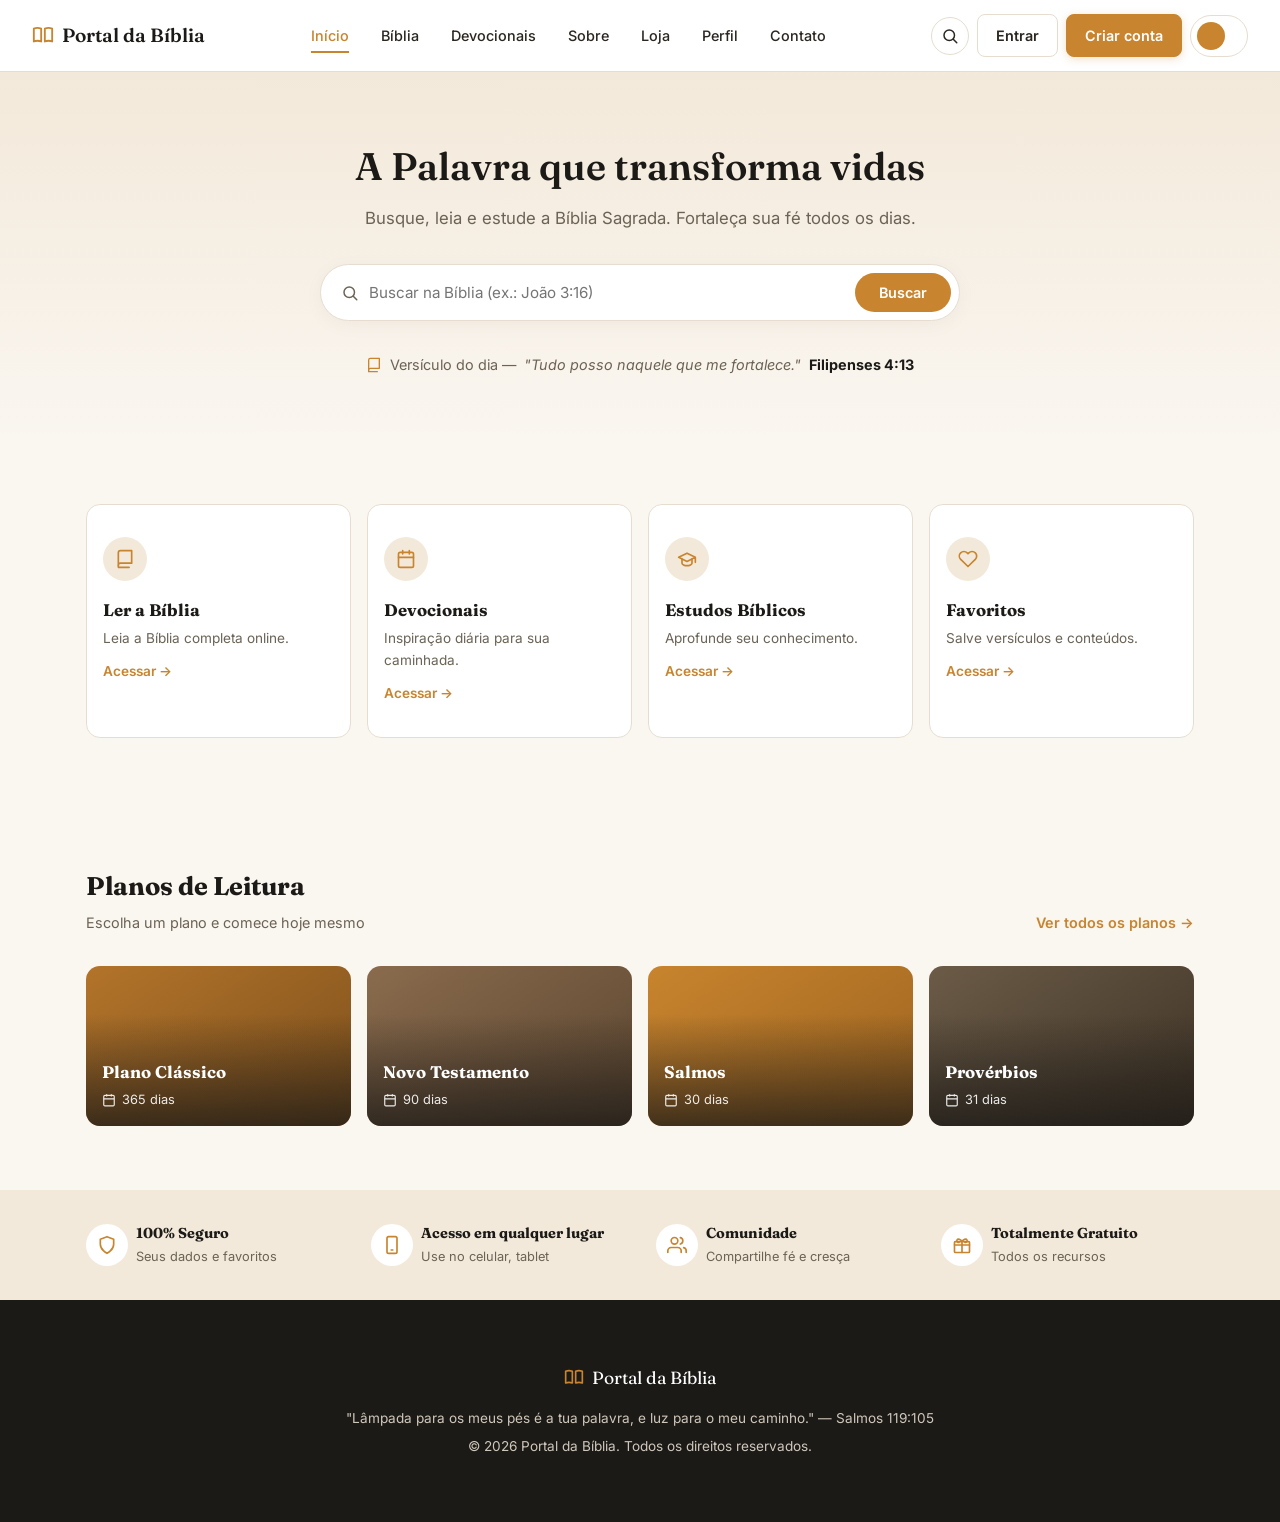
==== commit 360f6734: "Add files via upload" ====
--- a/index.html
+++ b/index.html
@@ -9,7 +9,7 @@
 
 <link href="https://fonts.googleapis.com/css2?family=Fraunces:opsz,wght@9..144,500;9..144,600&family=Inter:wght@400;500;600&display=swap" rel="stylesheet">
 
-<link rel="stylesheet" href="style.css">
+<link rel="stylesheet" href="style_1.css">
 
 </head>
 
@@ -39,6 +39,8 @@
     <a href="#">Loja</a>
 
     <a href="perfil.html">Perfil</a>
+
+    <a href="contato.html">Contato</a>
 
   </nav>
 
@@ -176,7 +178,7 @@
 
     </div>
 
-    <a href="bible.html" class="see-all">Ver todos os planos →</a>
+    <a href="loja.html" class="see-all">Ver todos os planos →</a>
 
   </div>
 
--- a/style_1.css
+++ b/style_1.css
@@ -0,0 +1,1772 @@
+/* ============================================================
+   RESET BÁSICO
+============================================================ */
+* {
+  margin: 0;
+  padding: 0;
+  box-sizing: border-box;
+}
+
+/* ============================================================
+   VARIÁVEIS DE COR / TIPOGRAFIA
+============================================================ */
+:root {
+  --cor-primaria: #1c1a17;
+  --cor-secundaria: #c8842e;
+  --cor-secundaria-hover: #b3742a;
+  --cor-fundo: #faf6f0;
+  --cor-fundo-card: #ffffff;
+  --cor-texto: #2b2620;
+  --cor-texto-claro: #6b6355;
+  --cor-borda: #e6ddd0;
+  --cor-erro: #c0392b;
+  --cor-sucesso: #27ae60;
+
+  --fonte-titulo: 'Fraunces', 'Georgia', serif;
+  --fonte-texto: 'Inter', 'Segoe UI', Arial, sans-serif;
+
+  --radius: 8px;
+  --radius-lg: 14px;
+
+  --espaco-sm: 8px;
+  --espaco-md: 16px;
+  --espaco-lg: 32px;
+  --espaco-xl: 64px;
+
+  /* timing padrão das transições/animações */
+  --transicao: 0.2s ease;
+  --transicao-lenta: 0.4s cubic-bezier(0.22, 1, 0.36, 1);
+}
+
+html {
+  scroll-behavior: smooth;
+}
+
+body {
+  font-family: var(--fonte-texto);
+  color: var(--cor-texto);
+  background-color: var(--cor-fundo);
+  line-height: 1.6;
+}
+
+h1, h2, h3, h4, h5 {
+  font-family: var(--fonte-titulo);
+  color: var(--cor-primaria);
+}
+
+a {
+  color: inherit;
+  text-decoration: none;
+  transition: color var(--transicao);
+}
+
+img, svg {
+  display: block;
+}
+
+svg {
+  transition: transform var(--transicao), color var(--transicao);
+}
+
+button {
+  font-family: inherit;
+  cursor: pointer;
+  transition: background-color var(--transicao), color var(--transicao),
+    border-color var(--transicao), transform var(--transicao), box-shadow var(--transicao);
+}
+
+button:active {
+  transform: scale(0.97);
+}
+
+.section {
+  max-width: 1140px;
+  margin: 0 auto;
+  padding: var(--espaco-xl) var(--espaco-md);
+}
+
+/* ============================================================
+   ANIMAÇÕES REUTILIZÁVEIS
+============================================================ */
+@keyframes fadeInUp {
+  from {
+    opacity: 0;
+    transform: translateY(14px);
+  }
+  to {
+    opacity: 1;
+    transform: translateY(0);
+  }
+}
+
+@keyframes fadeIn {
+  from { opacity: 0; }
+  to { opacity: 1; }
+}
+
+@keyframes pulseSuave {
+  0%, 100% { opacity: 1; }
+  50% { opacity: 0.6; }
+}
+
+@keyframes shake {
+  0%, 100% { transform: translateX(0); }
+  25% { transform: translateX(-4px); }
+  75% { transform: translateX(4px); }
+}
+
+/* ============================================================
+   HEADER
+============================================================ */
+.site-header {
+  display: flex;
+  align-items: center;
+  justify-content: space-between;
+  gap: var(--espaco-md);
+  padding: 14px var(--espaco-lg);
+  background: #fff;
+  border-bottom: 1px solid var(--cor-borda);
+  position: sticky;
+  top: 0;
+  z-index: 50;
+  transition: box-shadow var(--transicao);
+}
+
+.site-header:hover {
+  box-shadow: 0 2px 12px rgba(0, 0, 0, 0.03);
+}
+
+.site-header .brand {
+  display: flex;
+  align-items: center;
+  gap: 8px;
+  font-family: var(--fonte-titulo);
+  font-weight: 600;
+  font-size: 1.2rem;
+  color: var(--cor-primaria);
+  white-space: nowrap;
+  transition: opacity var(--transicao);
+}
+
+.site-header .brand:hover {
+  opacity: 0.75;
+}
+
+.site-header .brand svg {
+  width: 22px;
+  height: 22px;
+  color: var(--cor-secundaria);
+  transition: transform var(--transicao-lenta);
+}
+
+.site-header .brand:hover svg {
+  transform: rotate(-8deg) scale(1.08);
+}
+
+.main-nav {
+  display: flex;
+  align-items: center;
+  gap: var(--espaco-lg);
+  flex-wrap: wrap;
+}
+
+.main-nav a {
+  position: relative;
+  display: flex;
+  align-items: center;
+  gap: 4px;
+  font-size: 0.9rem;
+  font-weight: 500;
+  color: var(--cor-texto);
+  padding: 4px 0;
+}
+
+.main-nav a::after {
+  content: "";
+  position: absolute;
+  left: 0;
+  bottom: -2px;
+  width: 0;
+  height: 2px;
+  background: var(--cor-secundaria);
+  transition: width var(--transicao-lenta);
+}
+
+.main-nav a svg {
+  width: 14px;
+  height: 14px;
+  transition: transform var(--transicao);
+}
+
+.main-nav a:hover svg {
+  transform: translateY(2px);
+}
+
+.main-nav a:hover,
+.main-nav a.active {
+  color: var(--cor-secundaria);
+}
+
+.main-nav a:hover::after,
+.main-nav a.active::after {
+  width: 100%;
+}
+
+.header-actions {
+  display: flex;
+  align-items: center;
+  gap: var(--espaco-sm);
+}
+
+/* chip "Minha conta", aparece no lugar de Entrar/Criar conta quando logado */
+.header-conta {
+  display: flex;
+  align-items: center;
+  gap: 8px;
+  padding: 6px 14px 6px 6px;
+  border: 1px solid var(--cor-borda);
+  border-radius: 50px;
+  background: #fff;
+  color: var(--cor-texto);
+  transition: border-color var(--transicao), background-color var(--transicao), transform var(--transicao);
+}
+
+.header-conta:hover {
+  border-color: var(--cor-secundaria);
+  background: var(--cor-fundo);
+  transform: translateY(-1px);
+}
+
+.header-conta-avatar {
+  width: 28px;
+  height: 28px;
+  border-radius: 50%;
+  background-color: var(--cor-secundaria);
+  background-size: cover;
+  background-position: center;
+  color: #fff;
+  font-family: var(--fonte-titulo);
+  font-weight: 700;
+  font-size: 0.75rem;
+  display: flex;
+  align-items: center;
+  justify-content: center;
+  flex-shrink: 0;
+}
+
+.header-conta-nome {
+  font-family: var(--fonte-titulo);
+  font-weight: 600;
+  font-size: 0.9rem;
+  max-width: 120px;
+  overflow: hidden;
+  text-overflow: ellipsis;
+  white-space: nowrap;
+}
+
+.icon-circle {
+  width: 38px;
+  height: 38px;
+  border-radius: 50%;
+  border: 1px solid var(--cor-borda);
+  background: #fff;
+  display: flex;
+  align-items: center;
+  justify-content: center;
+  color: var(--cor-texto);
+  transition: background-color var(--transicao), border-color var(--transicao), transform var(--transicao);
+}
+
+.icon-circle svg {
+  width: 18px;
+  height: 18px;
+}
+
+.icon-circle:hover {
+  background: var(--cor-fundo);
+  border-color: var(--cor-secundaria);
+  color: var(--cor-secundaria);
+  transform: scale(1.06);
+}
+
+.icon-circle:hover svg {
+  transform: scale(1.1);
+}
+
+.icon-circle:active {
+  transform: scale(0.94);
+}
+
+.btn-outline,
+.btn-solid {
+  padding: 9px 18px;
+  border-radius: var(--radius);
+  font-size: 0.9rem;
+  font-weight: 600;
+  white-space: nowrap;
+  display: inline-block;
+}
+
+.btn-outline {
+  border: 1px solid var(--cor-borda);
+  background: #fff;
+  color: var(--cor-texto);
+}
+
+.btn-outline:hover {
+  background: var(--cor-fundo);
+  border-color: var(--cor-secundaria);
+  color: var(--cor-secundaria);
+  transform: translateY(-1px);
+}
+
+.btn-solid {
+  background: var(--cor-secundaria);
+  color: #fff;
+  border: 1px solid var(--cor-secundaria);
+  box-shadow: 0 2px 8px rgba(200, 132, 46, 0.25);
+}
+
+.btn-solid:hover {
+  background: var(--cor-secundaria-hover);
+  transform: translateY(-1px);
+  box-shadow: 0 6px 16px rgba(200, 132, 46, 0.35);
+}
+
+.btn-outline:active,
+.btn-solid:active {
+  transform: translateY(0) scale(0.97);
+}
+
+/* ============================================================
+   HERO
+============================================================ */
+.hero {
+  background: linear-gradient(180deg, #f3e9da 0%, var(--cor-fundo) 100%);
+  padding: var(--espaco-xl) var(--espaco-md);
+  text-align: center;
+  overflow: hidden;
+}
+
+.hero-inner {
+  max-width: 640px;
+  margin: 0 auto;
+  animation: fadeInUp 0.6s ease both;
+}
+
+.hero h1 {
+  font-size: 2.4rem;
+  font-weight: 600;
+  margin-bottom: var(--espaco-sm);
+}
+
+.hero > .hero-inner > p:not(.verse-of-day) {
+  color: var(--cor-texto-claro);
+  font-size: 1.05rem;
+  margin-bottom: var(--espaco-lg);
+}
+
+.search-bar {
+  display: flex;
+  align-items: center;
+  gap: 10px;
+  background: #fff;
+  border: 1px solid var(--cor-borda);
+  border-radius: 50px;
+  padding: 8px 8px 8px 20px;
+  box-shadow: 0 4px 20px rgba(0, 0, 0, 0.04);
+  transition: box-shadow var(--transicao), border-color var(--transicao);
+}
+
+.search-bar:focus-within {
+  border-color: var(--cor-secundaria);
+  box-shadow: 0 6px 24px rgba(200, 132, 46, 0.18);
+}
+
+.search-bar svg {
+  width: 18px;
+  height: 18px;
+  color: var(--cor-texto-claro);
+  flex-shrink: 0;
+}
+
+.search-bar:focus-within svg {
+  color: var(--cor-secundaria);
+}
+
+.search-bar input {
+  flex: 1;
+  border: none;
+  outline: none;
+  font-size: 0.95rem;
+  font-family: inherit;
+  background: transparent;
+}
+
+.search-bar button {
+  padding: 11px 24px;
+  border: none;
+  border-radius: 50px;
+  background: var(--cor-secundaria);
+  color: #fff;
+  font-weight: 600;
+  font-size: 0.9rem;
+}
+
+.search-bar button:hover {
+  background: var(--cor-secundaria-hover);
+  box-shadow: 0 4px 14px rgba(200, 132, 46, 0.35);
+}
+
+.verse-of-day {
+  display: flex;
+  align-items: center;
+  justify-content: center;
+  gap: 8px;
+  margin-top: var(--espaco-lg);
+  font-size: 0.9rem;
+  color: var(--cor-texto-claro);
+  animation: fadeIn 1s ease 0.3s both;
+}
+
+.verse-of-day svg {
+  width: 16px;
+  height: 16px;
+  color: var(--cor-secundaria);
+  flex-shrink: 0;
+  animation: pulseSuave 3s ease-in-out infinite;
+}
+
+.verse-of-day strong {
+  color: var(--cor-primaria);
+}
+
+/* ============================================================
+   AÇÕES RÁPIDAS (quick-grid)
+============================================================ */
+.quick-grid {
+  display: grid;
+  grid-template-columns: repeat(4, 1fr);
+  gap: var(--espaco-md);
+}
+
+.quick-card {
+  background: #fff;
+  border: 1px solid var(--cor-borda);
+  border-radius: var(--radius-lg);
+  padding: var(--espaco-lg) var(--espaco-md);
+  transition: transform var(--transicao-lenta), box-shadow var(--transicao-lenta), border-color var(--transicao);
+  animation: fadeInUp 0.5s ease both;
+}
+
+.quick-grid .quick-card:nth-child(1) { animation-delay: 0.05s; }
+.quick-grid .quick-card:nth-child(2) { animation-delay: 0.1s; }
+.quick-grid .quick-card:nth-child(3) { animation-delay: 0.15s; }
+.quick-grid .quick-card:nth-child(4) { animation-delay: 0.2s; }
+
+.quick-card:hover {
+  transform: translateY(-6px);
+  box-shadow: 0 16px 32px rgba(28, 26, 23, 0.08);
+  border-color: var(--cor-secundaria);
+}
+
+.quick-card .icon {
+  width: 44px;
+  height: 44px;
+  border-radius: 50%;
+  background: #f3e9da;
+  color: var(--cor-secundaria);
+  display: flex;
+  align-items: center;
+  justify-content: center;
+  margin-bottom: var(--espaco-md);
+  transition: transform var(--transicao-lenta), background-color var(--transicao);
+}
+
+.quick-card:hover .icon {
+  transform: scale(1.12) rotate(-6deg);
+  background: var(--cor-secundaria);
+  color: #fff;
+}
+
+.quick-card .icon svg {
+  width: 20px;
+  height: 20px;
+}
+
+.quick-card h3 {
+  font-size: 1.05rem;
+  margin-bottom: 4px;
+}
+
+.quick-card p {
+  color: var(--cor-texto-claro);
+  font-size: 0.85rem;
+  margin-bottom: var(--espaco-sm);
+}
+
+.quick-card .arrow {
+  display: inline-block;
+  font-size: 0.85rem;
+  font-weight: 600;
+  color: var(--cor-secundaria);
+  transition: transform var(--transicao);
+}
+
+.quick-card:hover .arrow {
+  transform: translateX(4px);
+}
+
+/* ============================================================
+   SEÇÃO COM CABEÇALHO (título + "ver todos")
+============================================================ */
+.section-head {
+  display: flex;
+  align-items: flex-end;
+  justify-content: space-between;
+  margin-bottom: var(--espaco-lg);
+  flex-wrap: wrap;
+  gap: var(--espaco-sm);
+}
+
+.section-head h2 {
+  font-size: 1.6rem;
+  margin-bottom: 4px;
+}
+
+.section-head p {
+  color: var(--cor-texto-claro);
+  font-size: 0.9rem;
+}
+
+.see-all {
+  position: relative;
+  font-size: 0.9rem;
+  font-weight: 600;
+  color: var(--cor-secundaria);
+  white-space: nowrap;
+  transition: transform var(--transicao);
+}
+
+.see-all:hover {
+  transform: translateX(3px);
+}
+
+/* ============================================================
+   PLANOS DE LEITURA
+============================================================ */
+.plans-grid {
+  display: grid;
+  grid-template-columns: repeat(4, 1fr);
+  gap: var(--espaco-md);
+}
+
+.plan-card {
+  position: relative;
+  height: 160px;
+  border-radius: var(--radius-lg);
+  overflow: hidden;
+  display: flex;
+  align-items: flex-end;
+  padding: var(--espaco-md);
+  transition: transform var(--transicao-lenta), box-shadow var(--transicao-lenta);
+  animation: fadeInUp 0.5s ease both;
+}
+
+.plans-grid .plan-card:nth-child(1) { animation-delay: 0.05s; }
+.plans-grid .plan-card:nth-child(2) { animation-delay: 0.1s; }
+.plans-grid .plan-card:nth-child(3) { animation-delay: 0.15s; }
+.plans-grid .plan-card:nth-child(4) { animation-delay: 0.2s; }
+
+.plan-card::before {
+  content: "";
+  position: absolute;
+  inset: 0;
+  background: linear-gradient(180deg, rgba(28, 26, 23, 0) 30%, rgba(28, 26, 23, 0.75) 100%);
+  transition: background var(--transicao);
+}
+
+.plan-card:hover {
+  transform: translateY(-6px) scale(1.02);
+  box-shadow: 0 18px 34px rgba(28, 26, 23, 0.18);
+}
+
+.plan-card:hover::before {
+  background: linear-gradient(180deg, rgba(28, 26, 23, 0.1) 20%, rgba(28, 26, 23, 0.82) 100%);
+}
+
+.plan-card div {
+  position: relative;
+  z-index: 1;
+}
+
+.plan-card h4 {
+  color: #fff;
+  font-size: 1.05rem;
+  margin-bottom: 4px;
+}
+
+.plan-card span {
+  display: flex;
+  align-items: center;
+  gap: 6px;
+  color: #fff;
+  font-size: 0.8rem;
+  opacity: 0.9;
+}
+
+.plan-card span svg {
+  width: 14px;
+  height: 14px;
+}
+
+/* cores de fundo por plano (substituir por imagem de fundo se preferir) */
+.plan-card.p1 { background: linear-gradient(145deg, #b3742a, #7c4f1c); }
+.plan-card.p2 { background: linear-gradient(145deg, #8a6b4d, #5a4530); }
+.plan-card.p3 { background: linear-gradient(145deg, #c8842e, #9c631f); }
+.plan-card.p4 { background: linear-gradient(145deg, #6b5b47, #3d3225); }
+
+/* ============================================================
+   FAIXA DE BENEFÍCIOS
+============================================================ */
+.feature-strip {
+  background: #f3e9da;
+}
+
+.feature-strip .section {
+  display: grid;
+  grid-template-columns: repeat(4, 1fr);
+  gap: var(--espaco-lg);
+  padding-top: var(--espaco-lg);
+  padding-bottom: var(--espaco-lg);
+}
+
+.feature-item {
+  display: flex;
+  align-items: center;
+  gap: var(--espaco-sm);
+  transition: transform var(--transicao);
+}
+
+.feature-item:hover {
+  transform: translateY(-3px);
+}
+
+.feature-item .icon {
+  width: 42px;
+  height: 42px;
+  border-radius: 50%;
+  background: #fff;
+  color: var(--cor-secundaria);
+  display: flex;
+  align-items: center;
+  justify-content: center;
+  flex-shrink: 0;
+  transition: transform var(--transicao-lenta), box-shadow var(--transicao);
+}
+
+.feature-item:hover .icon {
+  transform: rotate(-8deg) scale(1.08);
+  box-shadow: 0 6px 16px rgba(28, 26, 23, 0.1);
+}
+
+.feature-item .icon svg {
+  width: 20px;
+  height: 20px;
+}
+
+.feature-item h5 {
+  font-size: 0.9rem;
+  margin-bottom: 2px;
+}
+
+.feature-item p {
+  color: var(--cor-texto-claro);
+  font-size: 0.8rem;
+}
+
+/* ============================================================
+   FOOTER
+============================================================ */
+.site-footer {
+  background: var(--cor-primaria);
+  color: #fff;
+  text-align: center;
+  padding: var(--espaco-xl) var(--espaco-md);
+}
+
+.site-footer .brand {
+  display: flex;
+  align-items: center;
+  justify-content: center;
+  gap: 8px;
+  font-family: var(--fonte-titulo);
+  font-size: 1.1rem;
+  margin-bottom: var(--espaco-md);
+  transition: opacity var(--transicao);
+}
+
+.site-footer .brand:hover {
+  opacity: 0.8;
+}
+
+.site-footer .brand svg {
+  width: 20px;
+  height: 20px;
+  color: var(--cor-secundaria);
+  transition: transform var(--transicao-lenta);
+}
+
+.site-footer .brand:hover svg {
+  transform: rotate(-8deg) scale(1.08);
+}
+
+.site-footer p {
+  color: #cfc7ba;
+  font-size: 0.85rem;
+  margin-top: 6px;
+}
+
+/* ============================================================
+   PÁGINAS SIMPLES: LOGIN / CADASTRO / PERFIL (painel)
+   (container + card centralizados)
+============================================================ */
+.container {
+  min-height: 100vh;
+  display: flex;
+  align-items: center;
+  justify-content: center;
+  padding: 24px;
+}
+
+.card {
+  background: var(--cor-fundo-card);
+  border: 1px solid var(--cor-borda);
+  border-radius: 12px;
+  box-shadow: 0 4px 24px rgba(0, 0, 0, 0.05);
+  padding: 40px;
+  width: 100%;
+  max-width: 420px;
+  transition: box-shadow var(--transicao-lenta);
+  animation: fadeInUp 0.5s ease both;
+}
+
+.card:hover {
+  box-shadow: 0 10px 34px rgba(0, 0, 0, 0.08);
+}
+
+.card h1 {
+  font-size: 1.8rem;
+  margin-bottom: 6px;
+}
+
+.card .subtitle {
+  color: var(--cor-texto-claro);
+  font-size: 0.95rem;
+  margin-bottom: 28px;
+}
+
+.card form {
+  display: flex;
+  flex-direction: column;
+}
+
+.card form label {
+  font-size: 0.9rem;
+  font-weight: 600;
+  color: var(--cor-texto);
+  margin-bottom: 6px;
+  margin-top: 16px;
+}
+
+.card form label:first-of-type {
+  margin-top: 0;
+}
+
+.card form input {
+  padding: 12px 14px;
+  border: 1px solid var(--cor-borda);
+  border-radius: var(--radius);
+  font-size: 1rem;
+  font-family: inherit;
+  color: var(--cor-texto);
+  background: var(--cor-fundo-card);
+  transition: border-color var(--transicao), box-shadow var(--transicao), transform var(--transicao);
+}
+
+.card form input:hover {
+  border-color: #d8cbb5;
+}
+
+.card form input:focus {
+  outline: none;
+  border-color: var(--cor-secundaria);
+  box-shadow: 0 0 0 3px rgba(200, 132, 46, 0.15);
+}
+
+.card form input::placeholder {
+  color: #a89f8f;
+}
+
+.card form input:invalid:not(:placeholder-shown):not(:focus) {
+  border-color: var(--cor-erro);
+}
+
+.card form button {
+  margin-top: 24px;
+  padding: 13px 20px;
+  background-color: var(--cor-secundaria);
+  color: #fff;
+  border: none;
+  border-radius: var(--radius);
+  font-size: 1rem;
+  font-weight: 600;
+  box-shadow: 0 2px 10px rgba(200, 132, 46, 0.25);
+}
+
+.card form button:hover {
+  background-color: var(--cor-secundaria-hover);
+  transform: translateY(-1px);
+  box-shadow: 0 8px 20px rgba(200, 132, 46, 0.35);
+}
+
+.card form button:active {
+  transform: translateY(0) scale(0.98);
+}
+
+.card form button:disabled {
+  opacity: 0.6;
+  cursor: not-allowed;
+  transform: none;
+  box-shadow: none;
+}
+
+.link-text {
+  text-align: center;
+  margin-top: 20px;
+  font-size: 0.9rem;
+  color: var(--cor-texto-claro);
+}
+
+.link-text a {
+  position: relative;
+  color: var(--cor-secundaria);
+  font-weight: 600;
+}
+
+.link-text a::after {
+  content: "";
+  position: absolute;
+  left: 0;
+  bottom: -2px;
+  width: 0;
+  height: 1px;
+  background: var(--cor-secundaria);
+  transition: width var(--transicao-lenta);
+}
+
+.link-text a:hover::after {
+  width: 100%;
+}
+
+#mensagem {
+  text-align: center;
+  margin-top: 16px;
+  font-size: 0.9rem;
+  min-height: 1.2em;
+  transition: color var(--transicao);
+}
+
+#mensagem.erro {
+  color: var(--cor-erro);
+  animation: shake 0.35s ease;
+}
+
+#mensagem.sucesso {
+  color: var(--cor-sucesso);
+  animation: fadeIn 0.3s ease;
+}
+
+/* ---- Perfil / painel do usuário ---- */
+.painel-info {
+  background: var(--cor-fundo);
+  border: 1px solid var(--cor-borda);
+  border-radius: var(--radius);
+  padding: 16px 18px;
+  margin-bottom: 20px;
+  transition: border-color var(--transicao);
+}
+
+.painel-info:hover {
+  border-color: var(--cor-secundaria);
+}
+
+.painel-info p {
+  font-size: 0.95rem;
+  padding: 6px 0;
+}
+
+.painel-info p strong {
+  color: var(--cor-primaria);
+  margin-right: 6px;
+}
+
+.painel-info span {
+  color: var(--cor-texto-claro);
+}
+
+#btnSair {
+  width: 100%;
+  padding: 13px 20px;
+  background: transparent;
+  border: 1px solid var(--cor-borda);
+  border-radius: var(--radius);
+  color: var(--cor-erro);
+  font-size: 1rem;
+  font-weight: 600;
+}
+
+#btnSair:hover {
+  background-color: #fbe6e6;
+  border-color: var(--cor-erro);
+  transform: translateY(-1px);
+}
+
+#btnSair:active {
+  transform: translateY(0) scale(0.98);
+}
+
+/* ============================================================
+   RESPONSIVO
+============================================================ */
+@media (max-width: 900px) {
+  .quick-grid,
+  .plans-grid {
+    grid-template-columns: repeat(2, 1fr);
+  }
+
+  .feature-strip .section {
+    grid-template-columns: repeat(2, 1fr);
+  }
+
+  .main-nav {
+    width: 100%;
+    order: 3;
+    justify-content: flex-start;
+    overflow-x: auto;
+    gap: var(--espaco-md);
+    padding-bottom: 4px;
+    -webkit-overflow-scrolling: touch;
+  }
+
+  .main-nav a {
+    white-space: nowrap;
+  }
+
+  .site-header {
+    flex-wrap: wrap;
+  }
+}
+
+@media (max-width: 480px) {
+  .quick-grid,
+  .plans-grid,
+  .feature-strip .section {
+    grid-template-columns: 1fr;
+  }
+
+  .card {
+    padding: 28px 24px;
+  }
+
+  .hero h1 {
+    font-size: 1.8rem;
+  }
+}
+
+/* ============================================================
+   BÍBLIA ONLINE (bible.html)
+============================================================ */
+.bible-toolbar {
+  position: sticky;
+  top: 65px;
+  z-index: 40;
+  background: #fff;
+  border-bottom: 1px solid var(--cor-borda);
+  padding: 12px var(--espaco-lg);
+}
+
+.bible-toolbar-inner {
+  max-width: 1140px;
+  margin: 0 auto;
+  display: flex;
+  align-items: center;
+  gap: var(--espaco-md);
+  flex-wrap: wrap;
+}
+
+.bible-nav-group {
+  display: flex;
+  align-items: center;
+  gap: 8px;
+}
+
+.icon-nav {
+  width: 34px;
+  height: 34px;
+  border-radius: 50%;
+  border: 1px solid var(--cor-borda);
+  background: #fff;
+  display: flex;
+  align-items: center;
+  justify-content: center;
+  color: var(--cor-texto);
+  flex-shrink: 0;
+  transition: background-color var(--transicao), border-color var(--transicao), transform var(--transicao);
+}
+
+.icon-nav svg {
+  width: 16px;
+  height: 16px;
+}
+
+.icon-nav:hover {
+  background: var(--cor-fundo);
+  border-color: var(--cor-secundaria);
+  color: var(--cor-secundaria);
+  transform: scale(1.05);
+}
+
+.icon-nav:active {
+  transform: scale(0.94);
+}
+
+.bible-posicao {
+  display: flex;
+  align-items: center;
+  gap: 7px;
+  padding: 8px 16px;
+  border: 1px solid var(--cor-borda);
+  border-radius: 50px;
+  background: #fff;
+  font-family: var(--fonte-titulo);
+  font-weight: 600;
+  font-size: 0.95rem;
+  color: var(--cor-primaria);
+  white-space: nowrap;
+  transition: border-color var(--transicao), box-shadow var(--transicao), transform var(--transicao);
+}
+
+.bible-posicao svg {
+  width: 13px;
+  height: 13px;
+  color: var(--cor-texto-claro);
+  margin-left: 2px;
+}
+
+.bible-posicao:hover {
+  border-color: var(--cor-secundaria);
+  box-shadow: 0 4px 14px rgba(200, 132, 46, 0.15);
+}
+
+.bible-posicao:active {
+  transform: scale(0.97);
+}
+
+/* ---- painel de índice: livros e capítulos ---- */
+.indice-overlay {
+  position: fixed;
+  inset: 0;
+  background: rgba(28, 26, 23, 0.55);
+  backdrop-filter: blur(2px);
+  display: flex;
+  align-items: center;
+  justify-content: center;
+  z-index: 200;
+  padding: 20px;
+  animation: fadeIn 0.2s ease;
+}
+
+.indice-overlay.hidden {
+  display: none;
+}
+
+.indice-modal {
+  background: #fff;
+  border-radius: var(--radius-lg);
+  width: 100%;
+  max-width: 640px;
+  max-height: 80vh;
+  display: flex;
+  flex-direction: column;
+  overflow: hidden;
+  box-shadow: 0 20px 60px rgba(0, 0, 0, 0.3);
+  animation: fadeInUp 0.3s ease both;
+}
+
+.indice-header {
+  display: flex;
+  align-items: center;
+  justify-content: space-between;
+  gap: 10px;
+  padding: 16px 20px;
+  border-bottom: 1px solid var(--cor-borda);
+}
+
+.indice-header h3 {
+  flex: 1;
+  text-align: center;
+  font-size: 1.05rem;
+}
+
+.indice-voltar,
+.indice-fechar {
+  border: none;
+  background: transparent;
+  font-weight: 600;
+  font-size: 0.85rem;
+  white-space: nowrap;
+  color: var(--cor-secundaria);
+  transition: opacity var(--transicao);
+}
+
+.indice-voltar.hidden {
+  visibility: hidden;
+}
+
+.indice-voltar:hover {
+  text-decoration: underline;
+}
+
+.indice-fechar {
+  font-size: 1.1rem;
+  color: var(--cor-texto-claro);
+}
+
+.indice-fechar:hover {
+  color: var(--cor-erro);
+}
+
+.indice-livros,
+.indice-capitulos {
+  padding: 20px;
+  overflow-y: auto;
+}
+
+.indice-capitulos.hidden,
+.indice-livros.hidden {
+  display: none;
+}
+
+.indice-grupo-titulo {
+  font-family: var(--fonte-titulo);
+  font-size: 0.8rem;
+  text-transform: uppercase;
+  letter-spacing: 0.06em;
+  color: var(--cor-texto-claro);
+  margin: 20px 0 10px;
+}
+
+.indice-grupo-titulo:first-child {
+  margin-top: 0;
+}
+
+.indice-livros-grid {
+  display: grid;
+  grid-template-columns: repeat(auto-fill, minmax(120px, 1fr));
+  gap: 8px;
+}
+
+.indice-livro-btn {
+  padding: 10px 12px;
+  border: 1px solid var(--cor-borda);
+  border-radius: var(--radius);
+  background: #fff;
+  font-size: 0.85rem;
+  text-align: left;
+  color: var(--cor-texto);
+  transition: border-color var(--transicao), background-color var(--transicao), transform var(--transicao);
+}
+
+.indice-livro-btn:hover {
+  border-color: var(--cor-secundaria);
+  background: var(--cor-fundo);
+  transform: translateY(-1px);
+}
+
+.indice-capitulos-grid {
+  display: grid;
+  grid-template-columns: repeat(auto-fill, minmax(44px, 1fr));
+  gap: 8px;
+}
+
+.indice-capitulo-btn {
+  aspect-ratio: 1;
+  border: 1px solid var(--cor-borda);
+  border-radius: var(--radius);
+  background: #fff;
+  font-weight: 600;
+  color: var(--cor-texto);
+  transition: border-color var(--transicao), background-color var(--transicao), transform var(--transicao);
+}
+
+.indice-capitulo-btn:hover {
+  border-color: var(--cor-secundaria);
+  color: var(--cor-secundaria);
+  transform: scale(1.08);
+}
+
+.indice-capitulo-btn.capitulo-ativo {
+  background: var(--cor-secundaria);
+  border-color: var(--cor-secundaria);
+  color: #fff;
+}
+
+.bible-search {
+  flex: 1;
+  min-width: 220px;
+  display: flex;
+  align-items: center;
+  gap: 8px;
+  background: var(--cor-fundo);
+  border: 1px solid var(--cor-borda);
+  border-radius: 50px;
+  padding: 7px 16px;
+  transition: box-shadow var(--transicao), border-color var(--transicao);
+}
+
+.bible-search:focus-within {
+  border-color: var(--cor-secundaria);
+  box-shadow: 0 4px 16px rgba(200, 132, 46, 0.15);
+  background: #fff;
+}
+
+.bible-search svg {
+  width: 16px;
+  height: 16px;
+  color: var(--cor-texto-claro);
+  flex-shrink: 0;
+}
+
+.bible-search input {
+  flex: 1;
+  border: none;
+  outline: none;
+  background: transparent;
+  font-family: inherit;
+  font-size: 0.9rem;
+}
+
+.font-controls {
+  display: flex;
+  gap: 6px;
+}
+
+.font-controls button {
+  width: 34px;
+  height: 34px;
+  border-radius: var(--radius);
+  border: 1px solid var(--cor-borda);
+  background: #fff;
+  font-weight: 700;
+  font-size: 0.8rem;
+  color: var(--cor-texto);
+  transition: background-color var(--transicao), border-color var(--transicao), transform var(--transicao);
+}
+
+.font-controls button:hover {
+  background: var(--cor-fundo);
+  border-color: var(--cor-secundaria);
+  color: var(--cor-secundaria);
+}
+
+/* ---- layout principal ---- */
+.bible-layout {
+  max-width: 1140px;
+  margin: 0 auto;
+  padding: var(--espaco-lg) var(--espaco-md) var(--espaco-xl);
+  display: grid;
+  grid-template-columns: 260px 1fr;
+  gap: var(--espaco-lg);
+  align-items: start;
+}
+
+.bible-sidebar {
+  position: sticky;
+  top: 130px;
+  background: #fff;
+  border: 1px solid var(--cor-borda);
+  border-radius: var(--radius-lg);
+  padding: 20px;
+  max-height: calc(100vh - 150px);
+  overflow-y: auto;
+}
+
+.bible-sidebar h3 {
+  font-size: 1rem;
+  margin-bottom: 6px;
+}
+
+.sidebar-hint {
+  font-size: 0.8rem;
+  color: var(--cor-texto-claro);
+  margin-bottom: 14px;
+}
+
+.marcados-list {
+  list-style: none;
+  display: flex;
+  flex-direction: column;
+  gap: 10px;
+}
+
+.marcados-vazio {
+  font-size: 0.85rem;
+  color: var(--cor-texto-claro);
+  font-style: italic;
+}
+
+.marcado-item {
+  position: relative;
+  padding: 10px 26px 10px 12px;
+  border: 1px solid var(--cor-borda);
+  border-radius: var(--radius);
+  cursor: pointer;
+  transition: border-color var(--transicao), background-color var(--transicao), transform var(--transicao);
+  animation: fadeIn 0.3s ease;
+}
+
+.marcado-item:hover {
+  border-color: var(--cor-secundaria);
+  background: var(--cor-fundo);
+  transform: translateX(2px);
+}
+
+.marcado-ref {
+  display: block;
+  font-family: var(--fonte-titulo);
+  font-weight: 600;
+  font-size: 0.85rem;
+  color: var(--cor-secundaria);
+  margin-bottom: 3px;
+}
+
+.marcado-texto {
+  display: -webkit-box;
+  -webkit-line-clam: 2;
+  -webkit-box-orient: vertical;
+  overflow: hidden;
+  font-size: 0.8rem;
+  color: var(--cor-texto-claro);
+}
+
+.marcado-remover {
+  position: absolute;
+  top: 8px;
+  right: 8px;
+  width: 18px;
+  height: 18px;
+  border: none;
+  background: transparent;
+  color: var(--cor-texto-claro);
+  font-size: 0.7rem;
+  line-height: 1;
+  transition: color var(--transicao), transform var(--transicao);
+}
+
+.marcado-remover:hover {
+  color: var(--cor-erro);
+  transform: scale(1.2);
+}
+
+/* ---- área de leitura ---- */
+.bible-reader {
+  min-width: 0;
+}
+
+#tituloCapitulo {
+  font-size: 1.7rem;
+  margin-bottom: var(--espaco-md);
+  animation: fadeInUp 0.4s ease both;
+}
+
+.versiculos {
+  font-size: 19px;
+  animation: fadeIn 0.4s ease both;
+}
+
+.carregando {
+  color: var(--cor-texto-claro);
+  font-style: italic;
+}
+
+.erro-carregamento {
+  color: var(--cor-erro);
+  background: #fdecea;
+  border: 1px solid #f5c6c2;
+  border-radius: var(--radius);
+  padding: 16px;
+}
+
+/* texto corrido, como a página de uma bíblia impressa */
+.pagina-texto {
+  font-family: var(--fonte-titulo);
+  font-weight: 500;
+  line-height: 1.95;
+  color: var(--cor-texto);
+  text-align: justify;
+}
+
+.versiculo {
+  cursor: pointer;
+  border-radius: 4px;
+  padding: 1px 2px;
+  box-decoration-break: clone;
+  -webkit-box-decoration-break: clone;
+  transition: background-color var(--transicao);
+}
+
+.versiculo:hover {
+  background: var(--cor-fundo);
+}
+
+.versiculo .num {
+  font-family: var(--fonte-texto);
+  font-weight: 700;
+  font-size: 0.65em;
+  color: var(--cor-secundaria);
+  margin-right: 3px;
+  user-select: none;
+  vertical-align: super;
+}
+
+.versiculo.marcado {
+  background: #f3dfa8;
+}
+
+.versiculo.destacado-temp {
+  animation: pulseSuave 0.9s ease 2;
+  background: #ecc978;
+}
+
+.chapter-footer-nav {
+  display: flex;
+  justify-content: space-between;
+  gap: var(--espaco-md);
+  margin-top: var(--espaco-xl);
+  padding-top: var(--espaco-lg);
+  border-top: 1px solid var(--cor-borda);
+}
+
+/* ---- resultados de busca ---- */
+.search-results.hidden,
+#areaLeitura.hidden {
+  display: none;
+}
+
+.search-results-head {
+  display: flex;
+  align-items: center;
+  justify-content: space-between;
+  margin-bottom: var(--espaco-md);
+}
+
+.link-fechar {
+  border: none;
+  background: transparent;
+  color: var(--cor-secundaria);
+  font-weight: 600;
+  font-size: 0.85rem;
+}
+
+.link-fechar:hover {
+  text-decoration: underline;
+}
+
+.resultado-item {
+  padding: 12px 14px;
+  border: 1px solid var(--cor-borda);
+  border-radius: var(--radius);
+  margin-bottom: 10px;
+  cursor: pointer;
+  line-height: 1.6;
+  transition: border-color var(--transicao), background-color var(--transicao), transform var(--transicao);
+  animation: fadeInUp 0.3s ease both;
+}
+
+.resultado-item:hover {
+  border-color: var(--cor-secundaria);
+  background: var(--cor-fundo);
+  transform: translateX(3px);
+}
+
+.resultado-item strong {
+  color: var(--cor-secundaria);
+}
+
+.sem-resultados {
+  color: var(--cor-texto-claro);
+  font-style: italic;
+}
+
+/* ---- responsivo: bíblia ---- */
+@media (max-width: 900px) {
+  .bible-layout {
+    grid-template-columns: 1fr;
+  }
+
+  .bible-sidebar {
+    position: static;
+    max-height: none;
+    order: 2;
+  }
+
+  .bible-toolbar {
+    top: 0;
+  }
+}
+
+@media (max-width: 600px) {
+  .bible-toolbar-inner {
+    flex-direction: column;
+    align-items: stretch;
+  }
+
+  .bible-nav-group {
+    justify-content: space-between;
+  }
+
+  .bible-posicao {
+    flex: 1;
+    justify-content: center;
+  }
+
+  .indice-modal {
+    max-height: 88vh;
+  }
+}
+
+/* ============================================================
+   PERFIL (perfil.html) — estilo "cartão de rede social"
+============================================================ */
+.perfil-page {
+  max-width: 780px;
+  margin: 0 auto;
+  padding: var(--espaco-xl) var(--espaco-md);
+  min-height: 50vh;
+}
+
+.perfil-container {
+  animation: fadeInUp 0.35s ease both;
+}
+
+.perfil-cabecalho {
+  display: flex;
+  align-items: flex-start;
+  gap: var(--espaco-lg);
+  background: #fff;
+  border: 1px solid var(--cor-borda);
+  border-radius: var(--radius-lg);
+  padding: var(--espaco-lg);
+}
+
+.perfil-avatar {
+  position: relative;
+  width: 96px;
+  height: 96px;
+  border-radius: 50%;
+  overflow: hidden;
+  flex-shrink: 0;
+  background: var(--cor-fundo);
+  border: 2px solid var(--cor-borda);
+  display: flex;
+  align-items: center;
+  justify-content: center;
+}
+
+.perfil-avatar img {
+  width: 100%;
+  height: 100%;
+  object-fit: cover;
+}
+
+.perfil-iniciais {
+  font-family: var(--fonte-titulo);
+  font-weight: 700;
+  font-size: 2rem;
+  color: var(--cor-secundaria);
+}
+
+.perfil-dados {
+  flex: 1;
+  min-width: 0;
+}
+
+.perfil-linha-topo {
+  display: flex;
+  align-items: center;
+  flex-wrap: wrap;
+  gap: 10px;
+  margin-bottom: 12px;
+}
+
+.perfil-linha-topo h1 {
+  font-size: 1.4rem;
+  margin: 0;
+  margin-right: auto;
+}
+
+.btn-secundario {
+  padding: 8px 16px;
+  border-radius: var(--radius);
+  border: 1px solid var(--cor-borda);
+  background: #fff;
+  font-weight: 600;
+  font-size: 0.85rem;
+  color: var(--cor-texto);
+  transition: border-color var(--transicao), background-color var(--transicao), transform var(--transicao);
+}
+
+.btn-secundario:hover {
+  border-color: var(--cor-secundaria);
+  color: var(--cor-secundaria);
+  background: var(--cor-fundo);
+  transform: translateY(-1px);
+}
+
+.btn-sair {
+  color: var(--cor-erro);
+  border-color: #f3c9c4;
+}
+
+.btn-sair:hover {
+  border-color: var(--cor-erro);
+  color: var(--cor-erro);
+  background: #fdecea;
+}
+
+.perfil-badges {
+  display: flex;
+  flex-wrap: wrap;
+  gap: 8px;
+  margin-bottom: 10px;
+}
+
+.badge {
+  display: flex;
+  align-items: center;
+  gap: 6px;
+  padding: 5px 12px;
+  border-radius: 50px;
+  background: var(--cor-fundo);
+  border: 1px solid var(--cor-borda);
+  font-size: 0.85rem;
+  color: var(--cor-texto);
+}
+
+.badge-icone {
+  font-size: 0.9rem;
+}
+
+.perfil-membro-desde {
+  font-size: 0.85rem;
+  color: var(--cor-texto-claro);
+}
+
+/* ---- modo edição ---- */
+.card-editar-perfil {
+  max-width: 480px;
+  margin: 0 auto;
+}
+
+.editar-foto-bloco {
+  display: flex;
+  flex-direction: column;
+  align-items: center;
+  gap: 8px;
+  margin-bottom: var(--espaco-md);
+}
+
+.perfil-avatar-editar {
+  width: 88px;
+  height: 88px;
+}
+
+.botao-trocar-foto {
+  position: absolute;
+  bottom: -2px;
+  right: -2px;
+  width: 30px;
+  height: 30px;
+  border-radius: 50%;
+  background: var(--cor-secundaria);
+  color: #fff;
+  display: flex;
+  align-items: center;
+  justify-content: center;
+  font-size: 0.9rem;
+  border: 2px solid #fff;
+  cursor: pointer;
+  transition: transform var(--transicao);
+}
+
+.botao-trocar-foto:hover {
+  transform: scale(1.1);
+}
+
+.foto-legenda {
+  font-size: 0.78rem;
+  color: var(--cor-texto-claro);
+  text-align: center;
+}
+
+.campo-opcional {
+  font-weight: 400;
+  color: var(--cor-texto-claro);
+  font-size: 0.85em;
+}
+
+.editar-botoes {
+  display: flex;
+  gap: 10px;
+  margin-top: var(--espaco-sm);
+}
+
+.editar-botoes .btn-secundario,
+.editar-botoes .btn-solid {
+  flex: 1;
+  text-align: center;
+}
+
+@media (max-width: 600px) {
+  .perfil-cabecalho {
+    flex-direction: column;
+    align-items: center;
+    text-align: center;
+  }
+
+  .perfil-linha-topo {
+    justify-content: center;
+  }
+
+  .perfil-linha-topo h1 {
+    margin-right: 0;
+    width: 100%;
+  }
+
+  .perfil-badges {
+    justify-content: center;
+  }
+}
+
+/* ============================================================
+   ACESSIBILIDADE: respeita quem prefere menos movimento
+============================================================ */
+@media (prefers-reduced-motion: reduce) {
+  *, *::before, *::after {
+    animation-duration: 0.001ms !important;
+    animation-iteration-count: 1 !important;
+    transition-duration: 0.001ms !important;
+    scroll-behavior: auto !important;
+  }
+}
